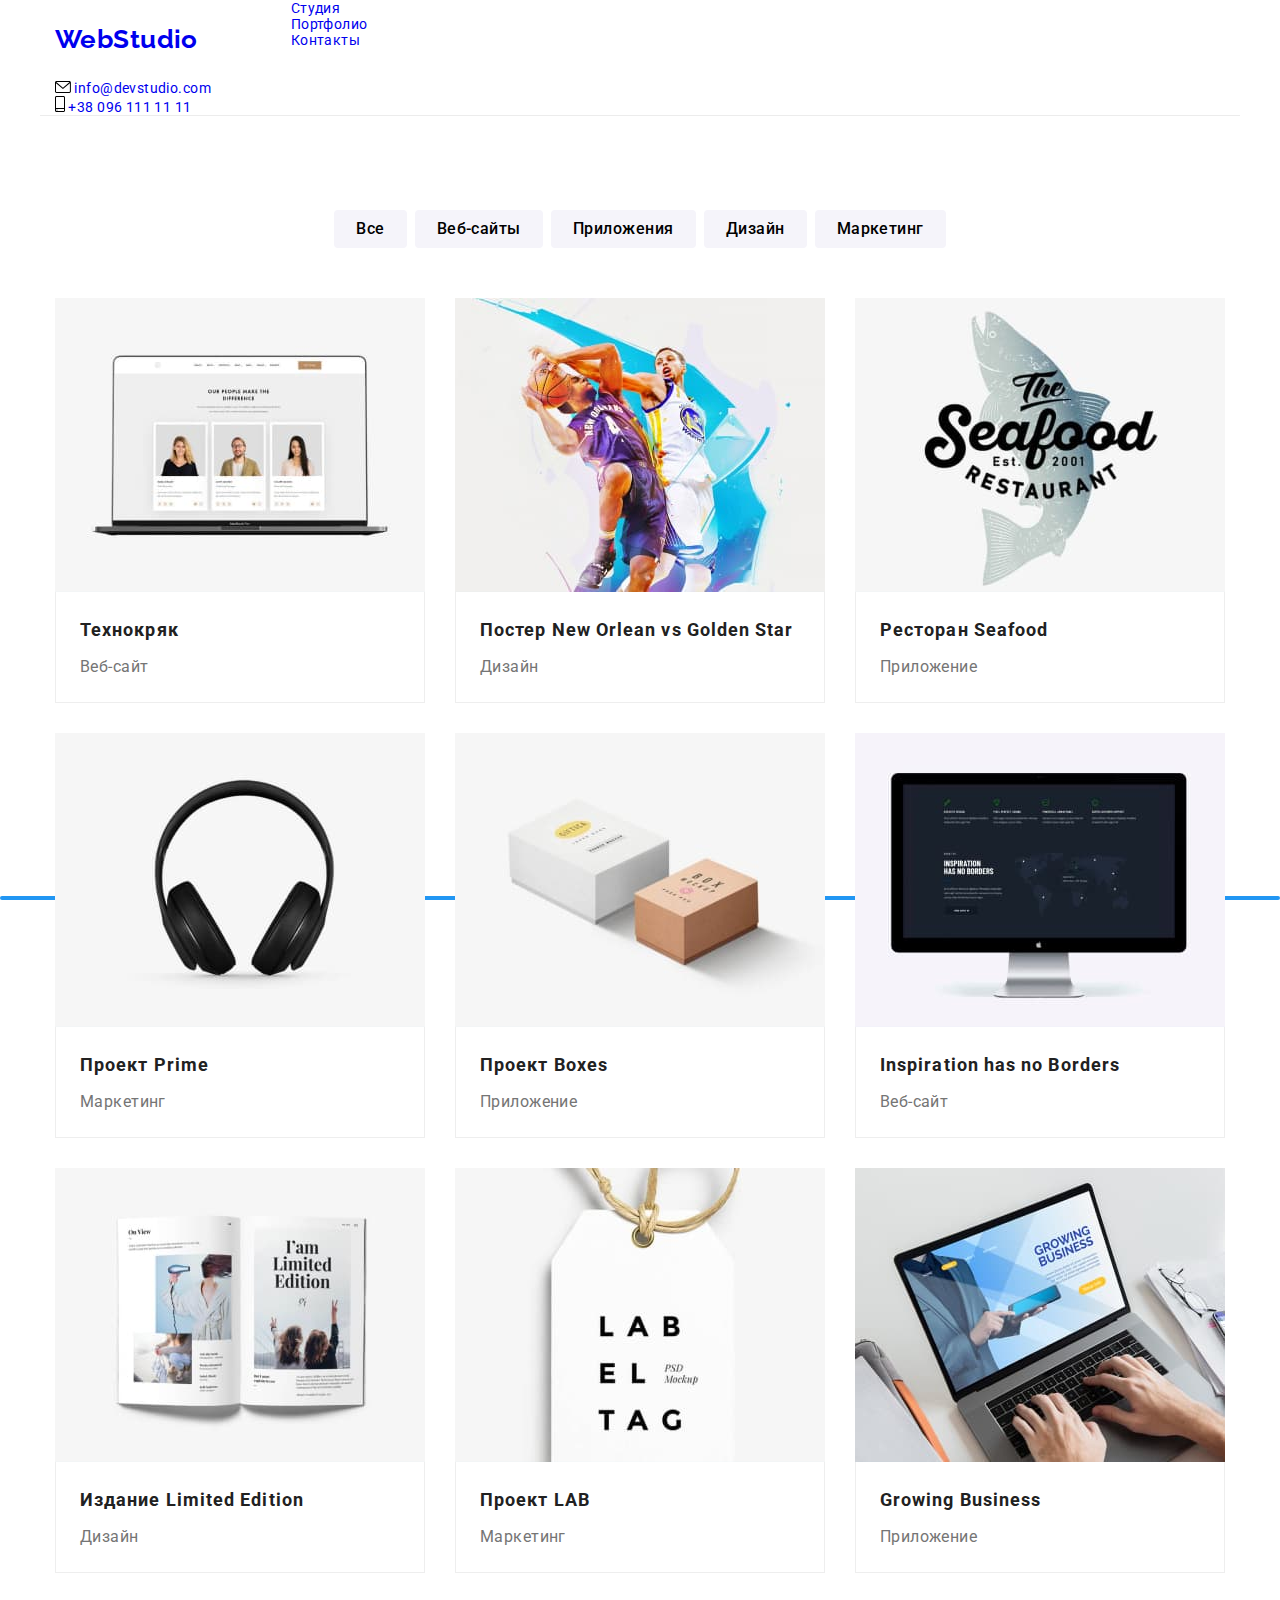
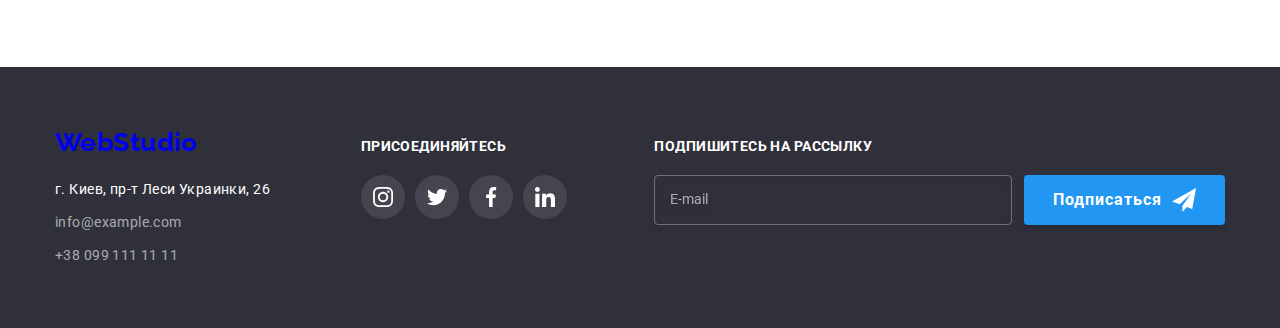
==== portfolio.html @ 0a2baaaf "BEM header, hero, features" ====
<!DOCTYPE html>
<html lang="ru">

<head>
    <meta charset="UTF-8">
    <meta http-equiv="X-UA-Compatible" content="IE=edge">
    <meta name="viewport" content="width=device-width, initial-scale=1.0">
    <title>Студия-Портфолио</title>
    <link rel="preconnect" href="https://fonts.googleapis.com">
    <link rel="preconnect" href="https://fonts.gstatic.com" crossorigin>
    <link href="https://fonts.googleapis.com/css2?family=Raleway:wght@700&family=Roboto:wght@400;500;700;900&display=swap"
        rel="stylesheet">
    <link rel="stylesheet" href="https://cdnjs.cloudflare.com/ajax/libs/modern-normalize/1.1.0/modern-normalize.min.css">
    <link rel="stylesheet" href="./css/styles.css"/>
</head>

<body>
    <header>
        <div class="container header">
            <nav class="nav"><a href="./index.html" class="logo logo-black"><span class="accent">Web</span>Studio</a>            
                <ul class="nav-list">
                    <li><a href="./index.html" class="nav-link">Студия</a> </li>
                    <li><a href="./portfolio.html" class="nav-link current">Портфолио</a> </li>
                    <li><a href="#" class="nav-link">Контакты</a> </li>
                </ul>
            </nav>
            <ul class="contact">
                <li>
                    <a href="mailto:info@devstudio.com" class="contacts-link">
                        <svg class="envelope" width="16" height="12">
                            <use href="./img/symbol-defs.svg#envelope"></use>
                        </svg>
                        info@devstudio.com</a>
                </li>
                <li>
                    <a href="tel:+380961111111" class="contacts-link">
                        <svg class="smartphone" width="10" height="16">
                            <use href="./img/symbol-defs.svg#smartphone"></use>
                        </svg>
                        +38 096 111 11 11</a>
                </li>
            </ul>  
        </div>
    </header>
    <main>
        <section class="section">
            <div class="container">
                <h1 class="visually-hidden">Наши проекты</h1>
                <!-- Фільтр -->
                <ul class="filter">
                    <li><button type="button" class="button-filter">Все</button></li>
                    <li><button type="button" class="button-filter">Веб-сайты</button></li>
                    <li><button type="button" class="button-filter">Приложения</button></li>
                    <li><button type="button" class="button-filter">Дизайн</button></li>
                    <li><button type="button" class="button-filter">Маркетинг</button></li>
                </ul>                
                <!-- Елементи фільтру -->
                <ul class="project-items">
                    <li>
                        <a href="#" class="project-link">
                            <div class="project-img">
                                <img src="./img/2-1.jpg" alt="Веб-сайт Технокряк" width="370">
                                <p class="project-overlay">
                                    Ресурс предлагает комплексные предложения с разным уровнем функционала и сервисов. Все это позволит посетителю получить исчерпывающие сведения о компании или частном лице.
                                </p>
                            </div>
                            <div class="project-link-container">
                                <h2 class="project-title">Технокряк</h2>
                                <p class="project-text">Веб-сайт</p>
                            </div>
                        </a>
                    </li>
                    <li>
                        <a href="#" class="project-link">
                            <div class="project-img">
                                <img src="./img/2-2.jpg" alt="Постер с баскетболистами" width="370">
                                <p class="project-overlay">
                                    Ресурс предлагает комплексные предложения с разным уровнем функционала и сервисов. Все это позволит посетителю получить исчерпывающие сведения о компании или частном лице.
                                </p>
                            </div>                            
                            <div class="project-link-container">
                                <h2 class="project-title">Постер New Orlean vs Golden Star</h2>
                                <p class="project-text">Дизайн</p>
                            </div>
                        </a>
                    </li>
                    <li>
                        <a href="#" class="project-link">
                            <div class="project-img">
                                <img src="./img/2-3.jpg" alt="Эмблема ресторана Seafood" width="370">
                                <p class="project-overlay">
                                    Ресурс предлагает комплексные предложения с разным уровнем функционала и сервисов. Все это позволит посетителю получить исчерпывающие сведения о компании или частном лице.
                                </p>
                            </div>                            
                            <div class="project-link-container">
                                <h2 class="project-title">Ресторан Seafood</h2>
                                <p class="project-text">Приложение</p>
                            </div>
                        </a>
                    </li>
                    <li>
                        <a href="#" class="project-link">
                            <div class="project-img">
                                <img src="./img/2-4.jpg" alt="Наушники" width="370">
                                <p class="project-overlay">
                                    Ресурс предлагает комплексные предложения с разным уровнем функционала и сервисов. Все это позволит посетителю получить исчерпывающие сведения о компании или частном лице.
                                </p>
                            </div>                            
                            <div class="project-link-container">
                                <h2 class="project-title">Проект Prime</h2>
                                <p class="project-text">Маркетинг</p>
                            </div>
                        </a>
                    </li>
                    <li>
                        <a href="#" class="project-link">
                            <div class="project-img">
                                <img src="./img/2-5.jpg" alt="Две коробки" width="370">
                                <p class="project-overlay">
                                    Ресурс предлагает комплексные предложения с разным уровнем функционала и сервисов. Все это позволит посетителю получить исчерпывающие сведения о компании или частном лице.
                                </p>
                            </div>                           
                            <div class="project-link-container">
                                <h2 class="project-title">Проект Boxes</h2>
                                <p class="project-text">Приложение</p>
                            </div>
                        </a>
                    </li>
                    <li>
                        <a href="#" class="project-link">
                            <div class="project-img">
                                <img src="./img/2-6.jpg" alt="Монитор" width="370">
                                <p class="project-overlay">
                                    Ресурс предлагает комплексные предложения с разным уровнем функционала и сервисов. Все это позволит посетителю получить исчерпывающие сведения о компании или частном лице.
                                </p>
                            </div>
                            
                            <div class="project-link-container">
                                <h2 class="project-title">Inspiration has no Borders</h2>
                                <p class="project-text">Веб-сайт</p>
                            </div>
                        </a>
                    </li>
                    <li>
                        <a href="#" class="project-link">
                            <div class="project-img">
                                <img src="./img/2-7.jpg" alt="Журнал" width="370">
                                <p class="project-overlay">
                                    Ресурс предлагает комплексные предложения с разным уровнем функционала и сервисов. Все это позволит посетителю получить исчерпывающие сведения о компании или частном лице.
                                </p>
                            </div>                            
                            <div class="project-link-container">
                                <h2 class="project-title">Издание Limited Edition</h2>
                                <p class="project-text">Дизайн</p>
                            </div>
                        </a>
                    </li>
                    <li>
                        <a href="#" class="project-link">
                            <div class="project-img">
                                <img src="./img/2-8.jpg" alt="Этикетка" width="370">
                                <p class="project-overlay">
                                    Ресурс предлагает комплексные предложения с разным уровнем функционала и сервисов. Все это позволит посетителю получить исчерпывающие сведения о компании или частном лице.
                                </p>
                            </div>                            
                            <div class="project-link-container">
                                <h2 class="project-title">Проект LAB</h2>
                                <p class="project-text">Маркетинг</p>
                            </div>
                        </a>
                    </li>
                    <li>
                        <a href="#" class="project-link">
                            <div class="project-img">
                                <img src="./img/2-9.jpg" alt="Ноутбук" width="370">
                                <p class="project-overlay">
                                    Ресурс предлагает комплексные предложения с разным уровнем функционала и сервисов. Все это позволит посетителю получить исчерпывающие сведения о компании или частном лице.
                                </p>
                            </div>                            
                            <div class="project-link-container">
                                <h2 class="project-title">Growing Business</h2>
                                <p class="project-text">Приложение</p>
                            </div>
                        </a>
                    </li>
                </ul>
            </div>
        </section>        
    </main>    
    <footer>
        <div class="container footer-box">
            <div class="footer-contacts">
                <a href="./index.html" class="logo logo-white"><span class="accent">Web</span>Studio</a>
                <address class="address">
                    <ul>
                        <li>г. Киев, пр-т Леси Украинки, 26</li>
                        <li><a href="mailto:info@example.com" class="address-link">info@example.com</a></li>
                        <li><a href="tel:+380991111111" class="address-link">+38 099 111 11 11</a></li>
                    </ul>
                </address>
            </div>
            <div class="footer-stbox">
                <strong class="social-strong">присоединяйтесь</strong>
                <ul class="footer-list">
                    <li class="footer-social">
                        <a href="#">
                            <svg class="instagram" width="20" height="20">
                                <use href="./img/symbol-defs.svg#instagram"></use>
                            </svg>
                        </a>
                    </li>
                    <li class="footer-social">
                        <a href="#">
                            <svg class="twitter" width="20" height="20">
                                <use href="./img/symbol-defs.svg#twitter"></use>
                            </svg>
                        </a>
                    </li>
                    <li class="footer-social">
                        <a href="#">
                            <svg class="facebook" width="20" height="20">
                                <use href="./img/symbol-defs.svg#facebook"></use>
                            </svg>
                        </a>
                    </li>
                    <li class="footer-social">
                        <a href="#">
                            <svg class="linkedin" width="20" height="20">
                                <use href="./img/symbol-defs.svg#linkedin"></use>
                            </svg>
                        </a>
                    </li>
                </ul>
            </div>
            <div class="subscr">
                <strong class="social-strong">Подпишитесь на рассылку</strong>
                <form class="subscr-form">
                    <label class="subscr-title">                 
                        <input class="subscr-input" type="email" name="user-email" placeholder="E-mail">
                    </label>
                    <button class="button subscr-button" type="submit">Подписаться
                        <svg class="subscr-svg" width="24" height="24">
                            <use href="./img/symbol-defs.svg#send-form"></use>
                        </svg>
                    </button>
                </form>
            </div>
        </div>
    </footer>  
</body>

</html>
---- css/styles.css ----
.visually-hidden {
  position: absolute;
  width: 1px;
  height: 1px;
  margin: -1px;
  border: 0;
  padding: 0;
  
  white-space: nowrap;
  clip-path: inset(100%);
  clip: rect(0 0 0 0);
  overflow: hidden;
}

:root {
  --primary-text-color: #212121;
  --secondary-text-color: #757575;
  --primary-white-color: #FFFFFF;
  --accent-colour: #2196F3;
  --footer-gray: rgba(255, 255, 255, 0.6);
  --main-background: #FFFFFF;
  --secondary-background: #2F303A;
  --alternative-background: #F5F4FA;
  --logo-black: #000000;

  --cubic-bezier-stand: cubic-bezier(0.4, 0, 0.2, 1);
}

ul {
  list-style: none;
  margin: 0;
  padding-left: 0;
}
h1, h2, h3, h4, h5, p {
  margin: 0;
}

a {
  text-decoration: none;
}

img {
	display: block;
	max-width: 100%;
	height: auto;
}


body {
  font-family: 'Roboto', sans-serif;
  letter-spacing: 0.03em;
  font-size: 14px;
  /* font-style: normal; */
  /* font-weight: 400; */
  color: var(--primary-text-color);
  background-color: var(--main-background);  
}

.container {
  width: 1200px;
  padding-left: 15px;
  padding-right: 15px;
  margin-left: auto;
  margin-right: auto;
}
.section {
  padding-top: 94px;
  padding-bottom: 94px;
}

/* Header-styles */

.header {
  border-bottom: 1px solid #ECECEC;
}

.header-box {
  display: flex;
  align-items: center;
}

.nav{
  display: flex;
}

.logo {
  font-family: 'Raleway',
  sans-serif;
  font-weight: 700;
  font-size: 26px;
  line-height: 1.19;

  padding-top: 24px;
  padding-bottom: 25px;
  margin-right: 93px;
}

.logo--black {
  color: var(--logo-black);
}
.logo--white {
  color: var(--primary-white-color)
}
.logo__accent {
  color: var(--accent-colour);
}

.nav__list {
  display: flex;
  align-items: center;
}
.nav__item:not(:last-child) {
  margin-right: 50px;
}

.nav__link {
  font-weight: 500;
  line-height: 1.14;
  letter-spacing: 0.02em;
  
  color: var(--primary-text-color);

  padding-top: 32px;
  padding-bottom: 32px;
  position: relative;

  transition: color 250ms var(--cubic-bezier-stand);
}

.current::after {
  content: "";
  position: absolute;
  display: inline-block;

  width: 100%;
  height: 4px;
  border-radius: 2px;
  background-color: var(--accent-colour);
  left: 0;
  bottom: 0;
}

.nav__link.current {
  color: var(--accent-colour);
}

.nav__link:hover,
.nav__link:focus,
.contacts__link:hover,
.contacts__link:focus
{
  color: var(--accent-colour);
}

.contacts {
  display: flex;
  margin-left: auto;
}
.contacts__item:not(:last-child) {
  margin-right: 50px;
}

.contacts__link {
  display: flex;
  align-items: center;

  font-weight: 500;
  line-height: 1.14;
  letter-spacing: 0.02em;

  color: var(--secondary-text-color);
  transition: color 250ms var(--cubic-bezier-stand);
}

.contacts__icon {
  margin-right: 10px;
  fill: currentColor;

  transition: color 250ms var(--cubic-bezier-stand);
}

.contacts__icon:hover {
  fill: var(--accent-colour);
}

/* HERO */

.hero {
  text-align: center;
  padding: 200px 0;
  background-color: var(--secondary-background);
}
.overlay {
  height: 600px;
  max-width: 1600px;
  margin-left: auto;
  margin-right: auto;

  background-size: cover;
  background-repeat: no-repeat;
  background-position: center;

  background-image: linear-gradient(to right, rgba(47, 48, 58, 0.4),
  rgba(47, 48, 58, 0.4)  
  ), url(../img/Img-bg.jpg)
}

.hero__title {
  width: 700px;
  margin-left: auto;
  margin-right: auto;
  margin-bottom: 30px;

  font-weight: 900;
  font-size: 44px;
  line-height: 1.36;
  text-align: center;
  letter-spacing: 0.06em;
  text-transform: uppercase;

  color: var(--primary-white-color);
}

.button {
  font-weight: 700;
  font-size: 16px;
  line-height: 1.88;
  letter-spacing: 0.06em;

  border: 0;
  border-radius: 4px;
  display: inline-block;
  
  color: var(--primary-white-color);
  background-color: var(--accent-colour);
  box-shadow: 0px 4px 4px rgba(0, 0, 0, 0.15);

  cursor: pointer;
  font-family: inherit;
  font-style: inherit;

  transition: background-color 250ms var(--cubic-bezier-stand);
}

.hero__button {
  padding: 10px 32px;
}

.hero__button:hover {
  background-color: #188CE8;
}

/* Наші особливості */

.feature__list {
  display: flex;
}

.feature__item:not(:last-child) {
  margin-right: 30px;
}
.feature__item {width: 270px;}

.feature__title {
  font-size: 14px;
  line-height: 1.14;
  text-transform: uppercase;
  margin-bottom: 10px;
}

.feature__text {
  line-height: 1.71;

  color: var(--secondary-text-color);
}

.feature__box {
  width: 270px;
  height: 120px;
  background-color: var(--alternative-background);
  border-radius: 4px;

  display: flex;
  justify-content: center;
  align-items: center;
  margin-bottom: 30px;
}

/* чим ми займаємось */

.secondary-title {
  font-size: 36px;
  line-height: 1.17;
  text-align: center;
  margin-bottom: 50px;
}

.works {
  padding-top: 0;
}
.works__list {
  display: flex;
  justify-content: space-between;
}

.works__item {
  position: relative;
}

.work__description {
  position: absolute;
  left: 0;
  bottom: 0;

  display: flex;
  justify-content: center;
  align-items: center;
  width: 100%;
  height: 70px;

  color: var(--primary-white-color);
  background-color: rgba(47, 48, 58, 0.8);
  text-transform: uppercase;
  font-weight: 700;
}







/* наша команда */

.team {
  font-size: 16px;
  line-height: 1.19;

  background-color: var(--alternative-background);
}

.team__list {
  display: flex;
  justify-content: space-between;
}

.team-link {
  background-color: var(--main-background);
  text-align: center;

  box-shadow: 0px 1px 3px rgba(0, 0, 0, 0.12), 0px 1px 1px rgba(0, 0, 0, 0.14), 0px 2px 1px rgba(0, 0, 0, 0.2);
    border-radius: 0px 0px 4px 4px;
}

.team-link> img {
  margin-bottom: 30px;
}

.team-title {
  font-weight: 500;
  margin-bottom: 10px;
  font-size: 16px;
}

.team-text {
  color: var(--secondary-text-color);
  margin-bottom: 16px;
}

.team-link > ul {
  display: flex;
  margin-right: 32px;
  margin-left: 32px;
  margin-bottom: 30px;

}

.team-social {
  width: 44px;
  height: 44px;
}

.team-social:not(:last-child) {
  margin-right: 10px;
}

.team-social a {
  display: flex;
  align-items: center;
  justify-content: center;

  fill: #AFB1B8;

  width: 100%;
  height: 100%;
  border-radius: 50%;

  transition: background-color 250ms var(--cubic-bezier-stand), fill 250ms var(--cubic-bezier-stand); 
}

.team-social a:hover,
.team-social a:focus {
  fill: var(--main-background);
  background-color: var(--accent-colour);
}

/* постійні клієнти */

.clients-list {
  fill: #AFB1B8;
  display: flex;
  justify-content: space-between;
}

.clients-item {
  width: 170px;
  height: 92px;
}
.clients-item > a {
  width: 100%;
  height: 100%;

  border: 1px solid #AFB1B8;
  border-radius: 4px;

  display: flex;
  justify-content: center;
  align-items: center;  

  transition: border 250ms var(--cubic-bezier-stand), fill 250ms var(--cubic-bezier-stand);
}

.clients-item > a:hover,
.clients-item > a:focus {
  fill: var(--accent-colour);
  border: 1px solid var(--accent-colour);
}


/* footer */
footer {
  background-color: var(--secondary-background);
  padding: 60px 0;
}

.footer-box {
  display: flex;
  align-items: baseline;
  justify-content: space-between;
}
.footer-contacts {
  margin-right: 70px;
}

.address {
  line-height: 1.71;
  font-style: normal;
  margin-top: 20px;

  color: var(--primary-white-color);
}
.address > ul {
  display: inline-block;
}

.address-link {
  color: var(--footer-gray);
  margin-top: 9px;
  display: inline-block;

  transition: color 250ms var(--cubic-bezier-stand);
}
.address-link:hover,
.address-link:focus {
  color: var(--accent-colour);
}

.footer-stbox {
  margin-right: auto;
}

.social-strong {
  line-height: 1.14;
  text-transform: uppercase;
  color: var(--primary-white-color);
}

.footer-list{
  display: flex;
  margin-top: 20px;
}

.footer-social {
  width: 44px;
  height: 44px;
  fill: var(--primary-white-color);
}

.footer-social:not(:last-child) {
  margin-right: 10px;
}

.footer-social a {
  display: flex;
  align-items: center;
  justify-content: center;

  width: 100%;
  height: 100%;
  border-radius: 50%;

  background-color: rgba(255, 255, 255, 0.1);

  transition: background-color 250ms var(--cubic-bezier-stand);
}

.footer-social a:hover,
.footer-social a:focus {
  background-color: var(--accent-colour);
}

/* subscription form */

.subscr-form {
  display: flex;
  justify-content: flex-end;
  align-items: flex-end;
}
.subscr-input {
  width: 358px;

  padding: 15px;
  margin-right: 12px;
  line-height: 1.25;
  color: var(--primary-white-color);

  border: 1px solid rgba(255, 255, 255, 0.3);
  border-radius: 4px;
  filter: drop-shadow(0px 4px 4px rgba(0, 0, 0, 0.15));

  background-color: transparent;
  margin-top: 20px;
}

.subscr-input::placeholder {
  color: rgba(255, 255, 255, 0.6);
}

.subscr-button {
  padding: 10px 29px;

  display: flex;
  justify-content: center;
  align-items: center;
}
.subscr-button:hover {
  background-color: #188CE8;
}

.subscr-svg {
  margin-left: 10px;
}

.span-strong {
  line-height: 1.14;
  text-transform: uppercase;
  color: var(--primary-white-color);
}

/* Модальне вікно */

.backdrop {
  position: fixed;
  top: 0;
  left: 0;
  width: 100%;
  height: 100%;
  /* width: 100vw;
  height: 100vw; */
  background-color: rgba(0, 0, 0, 0.2);

  opacity: 1;  
  transition: opacity 250ms linear;
  }

.backdrop.is-hidden {
  opacity: 0;
  pointer-events: none;
  /* visibility: visible; */
  visibility: hidden;
} 

.backdrop.is-hidden .modal {
  transform: translate(-50%, -50%) scale(0.5);
}

.modal {
  position: absolute;
  top: 50%;
  left: 50%;
  width: 528px;
  min-height: 581px;
  padding: 40px;

  background-color: #FFFFFF;
  box-shadow: 0px 1px 3px rgba(0, 0, 0, 0.12), 0px 1px 1px rgba(0, 0, 0, 0.14), 0px 2px 1px rgba(0, 0, 0, 0.2);
  border-radius: 4px; 

  transform: translate(-50%, -50%) scale(1);

  transition: transform 250ms cubic-bezier(.23,.79,.83,.67);
}

.modal-button-close {
  position: absolute;
  top: 8px;
  right: 8px;

  display: flex;
  justify-content:center;
  align-items: center;

  cursor: pointer;
  padding: 0;
  width: 30px;
  height: 30px;

  border: 1px solid rgba(0, 0, 0, 0.1);
  border-radius: 50%;

  background-color: var(--main-background);
  fill: var(--logo-black);

  transition: fill 250ms var(--cubic-bezier-stand);
}

.modal-button-close:hover,
.modal-button-close:focus {
  fill: var(--accent-colour);
}

.modal-title {
  text-align: center;
  font-size: 20px;
  font-weight: 700;
  margin-bottom: 12px;
  }

.modal-label {
  display: block;
  position: relative;
  /* margin-top: 40px; */
  margin-bottom: 10px;

  font-size: 12px;
  line-height: 1.17;
  letter-spacing: 0.01em;
  color: var(--secondary-text-color);
}

.modal-input:focus + .modal-svg,
.modal-input:hover + .modal-svg {
  fill: var(--accent-colour);
}

.modal-input {
  margin-top: 4px;

  font-style: inherit;
  padding: 11px 11px 11px 42px;
  border: 1px solid rgba(33, 33, 33, 0.2);
  border-radius: 4px;
  width: 100%;

  color: var(--primary-text-color);

  transition: border-color 250ms var(--cubic-bezier-stand);
}
.modal-svg {
  position: absolute;
  left: 12px;
  bottom: 11px;
  transition: fill 250ms var(--cubic-bezier-stand);
}

.modal-coment {
  margin-bottom: 20px;
}

.textarea-coment {
  padding: 12px 16px;
  font-style: inherit;
  border: 1px solid rgba(33, 33, 33, 0.2);
  border-radius: 4px;
  width: 100%;
  height: 120px;
  resize: none;

  color: var(--primary-text-color);
  transition: border-color 250ms var(--cubic-bezier-stand);
}
.textarea-coment::placeholder {
  color: rgba(117, 117, 117, 0.5);
}

.modal-input:hover,
.modal-input:focus {
  border-color: var(--accent-colour)
}

.checkbox {
  display: flex;
  justify-content: center;
  align-items: center;
  line-height: 1.71;
  color: var(--secondary-text-color);
}

.checkbox-input {
  /* appearance: none;
  position: absolute; */
  left: 54px;

  position: absolute;
  width: 1px;
  height: 1px;
  margin: -1px;
  border: 0;
  padding: 0;
  
  white-space: nowrap;
  clip-path: inset(100%);
  clip: rect(0 0 0 0);
  overflow: hidden;
}

.checkbox-svg {
  position: absolute;
  left: 54px;
  width: 16px;
  height: 15px;
  background-image: url(../img/uncheck.svg);
}

.checkbox-input:checked + .checkbox-svg {
  background-image: url(../img/check.svg);
  opacity: 1;
}
.checkbox-input:focus-visible + .checkbox-svg {
  background-image: url(../img/uncheck-blue.svg);
}
.checkbox-input:checked:focus-visible + .checkbox-svg {
  background-image: url(../img/check.svg);
}

.checkbox-link {
  text-decoration: underline;
  color: var(--accent-colour);
}
.checkbox-text {
  margin-left: 23px;
}

.button-modal {
  display: block;
  padding: 10px 55px;
  margin-left: auto;
  margin-right: auto;
  margin-top: 30px;
}
.button-modal:hover {
  background-color: #188CE8;
}


/* portfolio */
/* Фільтр */

.filter {
  display: flex;
  justify-content: center;
  margin-bottom: 50px;
}

.filter> li:not(:last-child) {
  margin-right: 8px;
}

.button-filter {
  font-weight: 500;
  font-size: 16px;
  line-height: 1.62;
  text-align: center;
  letter-spacing: 0.03em;

  background: var(--alternative-background);
  border: 0;
  border-radius: 4px;
  padding: 6px 22px;
  display: inline-block;

  cursor: pointer;
  font-family: inherit;
  font-style: inherit;

  transition: box-shadow 250ms var(--cubic-bezier-stand), background-color 250ms var(--cubic-bezier-stand), color 250ms var(--cubic-bezier-stand);
}
.button-filter:hover,
.button-filter:focus {
  color: var(--main-background);
  background-color: var(--accent-colour);

  box-shadow: 0px 2px 2px 0px #0000001F;
  box-shadow: 0px 1px 2px 0px #00000014;
  box-shadow: 0px 3px 1px 0px #0000001A;
}
/* < !-- Елементи фільтру --> */

.project-items {
  display: flex;
  flex-wrap: wrap;
  /* justify-content: space-between; */
}

.project-items> li {
  margin-right: 30px;
  margin-bottom: 30px;
  width: calc((100% - 60px) / 3);
  /* gap: 30px; */
}

.project-link {
  display: block;
  transition: box-shadow 250ms var(--cubic-bezier-stand);
}

.project-link:hover,
.project-link:focus {
  box-shadow: 0px 4px 4px 0px #00000040;
  ;
}

.project-items> li:nth-child(3n) {
  margin-right: 0px;
}
.project-items> li:nth-last-child(-n+3) {
  margin-bottom: 0px;
}

.project-link-container {
  border-left: 1px solid #EEEEEE;
  border-bottom: 1px solid #EEEEEE;
  border-right: 1px solid #EEEEEE;

  padding: 20px 24px;
}

.project-title {
  font-size: 18px;
  line-height: 2.00;
  letter-spacing: 0.06em;
  color: var(--primary-text-color);
}

.project-text {
  margin-top: 4px;

  font-size: 16px;
  line-height: 1.88;
  color: var(--secondary-text-color);
}

.project-img {
  position: relative;
  overflow: hidden;
}

.project-overlay {
  position: absolute;
  bottom: 0;
  left: 0;
  width: 100%;
  height: 100%;

  transform: translateY(100%);
  transition: transform 250ms var(--cubic-bezier-stand);
  
  padding: 63px 24px;

  font-size: 18px;
  line-height: 1.56;
  color: var(--primary-white-color);
}

/* Текс і фон окремі при ховері */
/* .project-overlay {
  opacity: 0;
  transition: opacity 500ms cubic-bezier(0.4, 0, 0.2, 1);}
.project-link:hover .project-overlay {
  opacity: 1;
} */

.project-link:hover .project-overlay {
  transform: translateY(0);
}

.project-img::before {
  content: '';
  position: absolute;

  transform: translateY(100%);
  transition: transform 250ms var(--cubic-bezier-stand);

  bottom: 0;
  left: 0;
  width: 100%;
  height: 100%;

  background-color: rgba(33, 150, 243, 0.9);
}

.project-link:hover .project-img::before {
  transform: translateY(0);
}
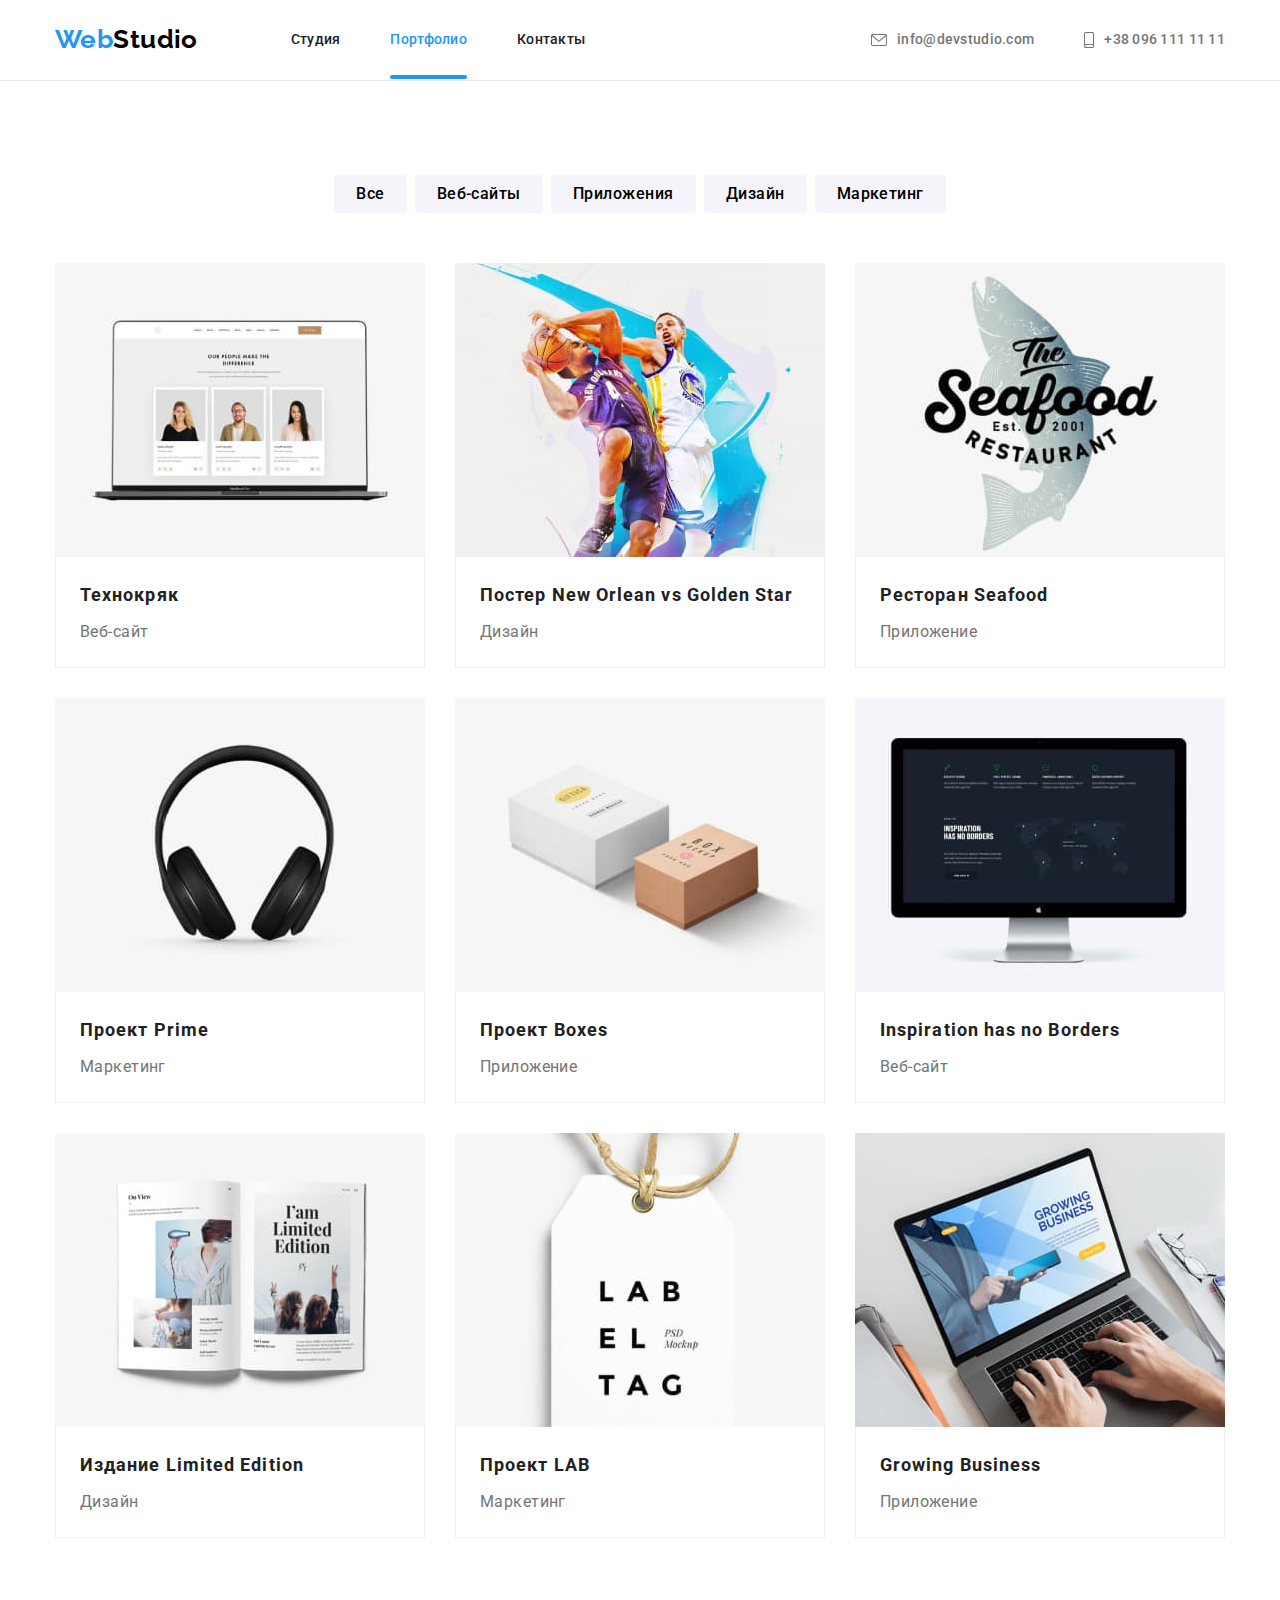
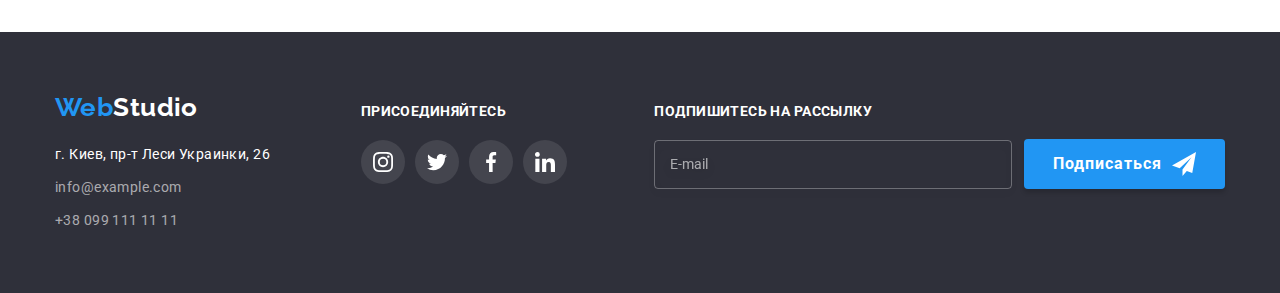
==== commit 74a45b05: "index to BEM" ====
--- a/portfolio.html
+++ b/portfolio.html
@@ -1,6 +1,5 @@
 <!DOCTYPE html>
 <html lang="ru">
-
 <head>
     <meta charset="UTF-8">
     <meta http-equiv="X-UA-Compatible" content="IE=edge">
@@ -13,33 +12,33 @@
     <link rel="stylesheet" href="https://cdnjs.cloudflare.com/ajax/libs/modern-normalize/1.1.0/modern-normalize.min.css">
     <link rel="stylesheet" href="./css/styles.css"/>
 </head>
-
 <body>
-    <header>
-        <div class="container header">
-            <nav class="nav"><a href="./index.html" class="logo logo-black"><span class="accent">Web</span>Studio</a>            
-                <ul class="nav-list">
-                    <li><a href="./index.html" class="nav-link">Студия</a> </li>
-                    <li><a href="./portfolio.html" class="nav-link current">Портфолио</a> </li>
-                    <li><a href="#" class="nav-link">Контакты</a> </li>
+    <header class="header">
+        <div class="container header-box">
+            <nav class="nav">
+                <a href="./index.html" class="logo logo--black"><span class="logo__accent">Web</span>Studio</a>
+                <ul class="nav__list">
+                    <li class="nav__item"><a href="./index.html" class="nav__link">Студия</a> </li>
+                    <li class="nav__item"><a href="./portfolio.html" class="nav__link current">Портфолио</a> </li>
+                    <li class="nav__item"><a href="#" class="nav__link">Контакты</a> </li>
                 </ul>
             </nav>
-            <ul class="contact">
-                <li>
-                    <a href="mailto:info@devstudio.com" class="contacts-link">
-                        <svg class="envelope" width="16" height="12">
+            <ul class="contacts">
+                <li class="contacts__item">
+                    <a href="mailto:info@devstudio.com" class="contacts__link">
+                        <svg class="contacts__icon" width="16" height="12">
                             <use href="./img/symbol-defs.svg#envelope"></use>
                         </svg>
                         info@devstudio.com</a>
                 </li>
-                <li>
-                    <a href="tel:+380961111111" class="contacts-link">
-                        <svg class="smartphone" width="10" height="16">
+                <li class="contacts__item">
+                    <a href="tel:+380961111111" class="contacts__link">
+                        <svg class="contacts__icon" width="10" height="16">
                             <use href="./img/symbol-defs.svg#smartphone"></use>
                         </svg>
                         +38 096 111 11 11</a>
                 </li>
-            </ul>  
+            </ul>
         </div>
     </header>
     <main>
@@ -187,66 +186,66 @@
             </div>
         </section>        
     </main>    
-    <footer>
-        <div class="container footer-box">
-            <div class="footer-contacts">
-                <a href="./index.html" class="logo logo-white"><span class="accent">Web</span>Studio</a>
+    <footer class="footer">
+        <div class="container footer__box">
+            <div class="footer__contacts">
+                <a href="./index.html" class="logo logo--white"><span class="logo__accent">Web</span>Studio</a>
                 <address class="address">
                     <ul>
                         <li>г. Киев, пр-т Леси Украинки, 26</li>
-                        <li><a href="mailto:info@example.com" class="address-link">info@example.com</a></li>
-                        <li><a href="tel:+380991111111" class="address-link">+38 099 111 11 11</a></li>
+                        <li><a href="mailto:info@example.com" class="address__link">info@example.com</a></li>
+                        <li><a href="tel:+380991111111" class="address__link">+38 099 111 11 11</a></li>
                     </ul>
                 </address>
             </div>
-            <div class="footer-stbox">
-                <strong class="social-strong">присоединяйтесь</strong>
-                <ul class="footer-list">
-                    <li class="footer-social">
-                        <a href="#">
-                            <svg class="instagram" width="20" height="20">
+            <div class="footer__soc-box">
+                <strong class="footer__strong">присоединяйтесь</strong>
+                <ul class="social-links footer-social">
+                    <li class="social-links__item footer-social__item">
+                        <a href="#" class="footer-social__link social-links__link">
+                            <svg width="20" height="20">
                                 <use href="./img/symbol-defs.svg#instagram"></use>
                             </svg>
                         </a>
                     </li>
-                    <li class="footer-social">
-                        <a href="#">
-                            <svg class="twitter" width="20" height="20">
+                    <li class="social-links__item footer-social__item">
+                        <a href="#" class="footer-social__link social-links__link">
+                            <svg width="20" height="20">
                                 <use href="./img/symbol-defs.svg#twitter"></use>
                             </svg>
                         </a>
                     </li>
-                    <li class="footer-social">
-                        <a href="#">
-                            <svg class="facebook" width="20" height="20">
+                    <li class="social-links__item footer-social__item">
+                        <a href="#" class="footer-social__link social-links__link">
+                            <svg width="20" height="20">
                                 <use href="./img/symbol-defs.svg#facebook"></use>
                             </svg>
                         </a>
                     </li>
-                    <li class="footer-social">
-                        <a href="#">
-                            <svg class="linkedin" width="20" height="20">
+                    <li class="social-links__item footer-social__item">
+                        <a href="#" class="footer-social__link social-links__link">
+                            <svg width="20" height="20">
                                 <use href="./img/symbol-defs.svg#linkedin"></use>
                             </svg>
                         </a>
                     </li>
                 </ul>
             </div>
-            <div class="subscr">
-                <strong class="social-strong">Подпишитесь на рассылку</strong>
+            <div class="footer__subscr">
+                <strong class="footer__strong">Подпишитесь на рассылку</strong>
                 <form class="subscr-form">
-                    <label class="subscr-title">                 
-                        <input class="subscr-input" type="email" name="user-email" placeholder="E-mail">
+                    <label>
+                        <input class="subscr-form__input" type="email" name="user-email" placeholder="E-mail">
                     </label>
-                    <button class="button subscr-button" type="submit">Подписаться
-                        <svg class="subscr-svg" width="24" height="24">
+                    <button class="button subscr-form__button" type="submit">Подписаться
+                        <svg class="subscr-form__svg" width="24" height="24">
                             <use href="./img/symbol-defs.svg#send-form"></use>
                         </svg>
                     </button>
                 </form>
             </div>
         </div>
-    </footer>  
+    </footer>
 </body>
 
 </html>--- a/css/styles.css
+++ b/css/styles.css
@@ -26,6 +26,27 @@
   --cubic-bezier-stand: cubic-bezier(0.4, 0, 0.2, 1);
 }
 
+
+/* Статична зміння
+
+%centeredFlex {
+  display: flex;
+  align-items: center;
+  justify-content: center;
+}
+дів {
+  @extend centeredFlex;
+} */
+
+/* Динамічна змінна
+
+@mixin centeredFlex($type: flex) {
+  display: $type;
+  align-items: center;
+  justify-content: center;
+}
+@include centeredFlex; */
+
 ul {
   list-style: none;
   margin: 0;
@@ -344,7 +365,9 @@
   justify-content: space-between;
 }
 
-.team-link {
+/* team-card */
+
+.team-card {
   background-color: var(--main-background);
   text-align: center;
 
@@ -352,73 +375,81 @@
     border-radius: 0px 0px 4px 4px;
 }
 
-.team-link> img {
+.team-card__img {
   margin-bottom: 30px;
 }
 
-.team-title {
+.team-card__title {
   font-weight: 500;
   margin-bottom: 10px;
   font-size: 16px;
 }
 
-.team-text {
+.team-card__text {
   color: var(--secondary-text-color);
   margin-bottom: 16px;
 }
 
-.team-link > ul {
-  display: flex;
+/* social-links */
+
+.social-links {
+  display: flex;
+}
+
+.social-links__item {
+  width: 44px;
+  height: 44px;
+}
+
+.social-links__item:not(:last-child) {
+  margin-right: 10px;
+}
+
+.social-links__link {
+  display: flex;
+  align-items: center;
+  justify-content: center;
+
+  width: 100%;
+  height: 100%;
+  border-radius: 50%;
+}
+
+/* team__social */
+
+.team__social-links {
   margin-right: 32px;
   margin-left: 32px;
   margin-bottom: 30px;
-
-}
-
-.team-social {
-  width: 44px;
-  height: 44px;
-}
-
-.team-social:not(:last-child) {
-  margin-right: 10px;
-}
-
-.team-social a {
-  display: flex;
-  align-items: center;
-  justify-content: center;
-
+}
+
+.team__social-link {
   fill: #AFB1B8;
 
+  transition: background-color 250ms var(--cubic-bezier-stand), fill 250ms var(--cubic-bezier-stand);
+}
+
+.team__social-link:hover,
+.team__social-link:focus {
+  fill: var(--main-background);
+  background-color: var(--accent-colour);
+}
+
+/* постійні клієнти */
+
+.clients {
+  fill: #AFB1B8;
+  display: flex;
+  justify-content: space-between;
+}
+
+.clients__item {
+  width: 170px;
+  height: 92px;
+}
+.clients__link {
   width: 100%;
   height: 100%;
-  border-radius: 50%;
-
-  transition: background-color 250ms var(--cubic-bezier-stand), fill 250ms var(--cubic-bezier-stand); 
-}
-
-.team-social a:hover,
-.team-social a:focus {
-  fill: var(--main-background);
-  background-color: var(--accent-colour);
-}
-
-/* постійні клієнти */
-
-.clients-list {
-  fill: #AFB1B8;
-  display: flex;
-  justify-content: space-between;
-}
-
-.clients-item {
-  width: 170px;
-  height: 92px;
-}
-.clients-item > a {
-  width: 100%;
-  height: 100%;
 
   border: 1px solid #AFB1B8;
   border-radius: 4px;
@@ -430,25 +461,27 @@
   transition: border 250ms var(--cubic-bezier-stand), fill 250ms var(--cubic-bezier-stand);
 }
 
-.clients-item > a:hover,
-.clients-item > a:focus {
+.clients__link:hover,
+.clients__link:focus {
   fill: var(--accent-colour);
   border: 1px solid var(--accent-colour);
 }
 
 
 /* footer */
-footer {
+
+.footer {
   background-color: var(--secondary-background);
   padding: 60px 0;
 }
 
-.footer-box {
+.footer__box {
   display: flex;
   align-items: baseline;
   justify-content: space-between;
 }
-.footer-contacts {
+
+.footer__contacts {
   margin-right: 70px;
 }
 
@@ -459,63 +492,51 @@
 
   color: var(--primary-white-color);
 }
-.address > ul {
+/* .address > ul {
   display: inline-block;
-}
-
-.address-link {
+} */
+
+.address__link {
   color: var(--footer-gray);
   margin-top: 9px;
   display: inline-block;
 
   transition: color 250ms var(--cubic-bezier-stand);
 }
-.address-link:hover,
-.address-link:focus {
+.address__link:hover,
+.address__link:focus {
   color: var(--accent-colour);
 }
 
-.footer-stbox {
+
+/* footer__soc-box */
+
+.footer__soc-box {
   margin-right: auto;
 }
 
-.social-strong {
+.footer__strong {
   line-height: 1.14;
   text-transform: uppercase;
   color: var(--primary-white-color);
 }
 
-.footer-list{
-  display: flex;
+.footer-social {
   margin-top: 20px;
 }
 
-.footer-social {
-  width: 44px;
-  height: 44px;
+.footer-social__item {
   fill: var(--primary-white-color);
 }
 
-.footer-social:not(:last-child) {
-  margin-right: 10px;
-}
-
-.footer-social a {
-  display: flex;
-  align-items: center;
-  justify-content: center;
-
-  width: 100%;
-  height: 100%;
-  border-radius: 50%;
-
+.footer-social__link {
   background-color: rgba(255, 255, 255, 0.1);
 
   transition: background-color 250ms var(--cubic-bezier-stand);
 }
 
-.footer-social a:hover,
-.footer-social a:focus {
+.footer-social__link:hover,
+.footer-social__link:focus {
   background-color: var(--accent-colour);
 }
 
@@ -526,7 +547,7 @@
   justify-content: flex-end;
   align-items: flex-end;
 }
-.subscr-input {
+.subscr-form__input {
   width: 358px;
 
   padding: 15px;
@@ -542,33 +563,28 @@
   margin-top: 20px;
 }
 
-.subscr-input::placeholder {
+.subscr-form__input::placeholder {
   color: rgba(255, 255, 255, 0.6);
 }
 
-.subscr-button {
+.subscr-form__button {
   padding: 10px 29px;
 
   display: flex;
   justify-content: center;
   align-items: center;
 }
-.subscr-button:hover {
+.subscr-form__button:hover {
   background-color: #188CE8;
 }
 
-.subscr-svg {
+.subscr-form__svg {
   margin-left: 10px;
 }
 
-.span-strong {
-  line-height: 1.14;
-  text-transform: uppercase;
-  color: var(--primary-white-color);
-}
-
 /* Модальне вікно */
 
+/* backdrop */
 .backdrop {
   position: fixed;
   top: 0;
@@ -611,7 +627,7 @@
   transition: transform 250ms cubic-bezier(.23,.79,.83,.67);
 }
 
-.modal-button-close {
+.modal__button-close {
   position: absolute;
   top: 8px;
   right: 8px;
@@ -634,19 +650,21 @@
   transition: fill 250ms var(--cubic-bezier-stand);
 }
 
-.modal-button-close:hover,
-.modal-button-close:focus {
+.modal__button-close:hover,
+.modal__button-close:focus {
   fill: var(--accent-colour);
 }
 
-.modal-title {
+.modal__title {
   text-align: center;
   font-size: 20px;
   font-weight: 700;
   margin-bottom: 12px;
   }
 
-.modal-label {
+/* client-form */
+
+.client-form__label {
   display: block;
   position: relative;
   /* margin-top: 40px; */
@@ -658,12 +676,7 @@
   color: var(--secondary-text-color);
 }
 
-.modal-input:focus + .modal-svg,
-.modal-input:hover + .modal-svg {
-  fill: var(--accent-colour);
-}
-
-.modal-input {
+.client-form__input {
   margin-top: 4px;
 
   font-style: inherit;
@@ -676,18 +689,30 @@
 
   transition: border-color 250ms var(--cubic-bezier-stand);
 }
-.modal-svg {
+
+.client-form__input:hover,
+.client-form__input:focus {
+  border-color: var(--accent-colour)
+}
+
+.client-form__input:focus+.client-form__svg,
+.client-form__input:hover+.client-form__svg {
+  fill: var(--accent-colour);
+}
+
+.client-form__svg {
   position: absolute;
   left: 12px;
   bottom: 11px;
   transition: fill 250ms var(--cubic-bezier-stand);
 }
 
+/* modal-coment */
 .modal-coment {
   margin-bottom: 20px;
 }
 
-.textarea-coment {
+.modal-coment__textarea {
   padding: 12px 16px;
   font-style: inherit;
   border: 1px solid rgba(33, 33, 33, 0.2);
@@ -699,15 +724,11 @@
   color: var(--primary-text-color);
   transition: border-color 250ms var(--cubic-bezier-stand);
 }
-.textarea-coment::placeholder {
+.modal-coment__textarea::placeholder {
   color: rgba(117, 117, 117, 0.5);
 }
 
-.modal-input:hover,
-.modal-input:focus {
-  border-color: var(--accent-colour)
-}
-
+/* checkbox */
 .checkbox {
   display: flex;
   justify-content: center;
@@ -716,7 +737,7 @@
   color: var(--secondary-text-color);
 }
 
-.checkbox-input {
+.checkbox__input {
   /* appearance: none;
   position: absolute; */
   left: 54px;
@@ -734,7 +755,7 @@
   overflow: hidden;
 }
 
-.checkbox-svg {
+.checkbox__svg {
   position: absolute;
   left: 54px;
   width: 16px;
@@ -742,23 +763,24 @@
   background-image: url(../img/uncheck.svg);
 }
 
-.checkbox-input:checked + .checkbox-svg {
+.checkbox__input:checked + .checkbox__svg {
   background-image: url(../img/check.svg);
   opacity: 1;
 }
-.checkbox-input:focus-visible + .checkbox-svg {
+.checkbox__input:focus-visible + .checkbox__svg {
   background-image: url(../img/uncheck-blue.svg);
 }
-.checkbox-input:checked:focus-visible + .checkbox-svg {
+.checkbox__input:checked:focus-visible + .checkbox__svg {
   background-image: url(../img/check.svg);
 }
 
-.checkbox-link {
+.checkbox__text {
+  margin-left: 23px;
+}
+
+.checkbox__link {
   text-decoration: underline;
   color: var(--accent-colour);
-}
-.checkbox-text {
-  margin-left: 23px;
 }
 
 .button-modal {
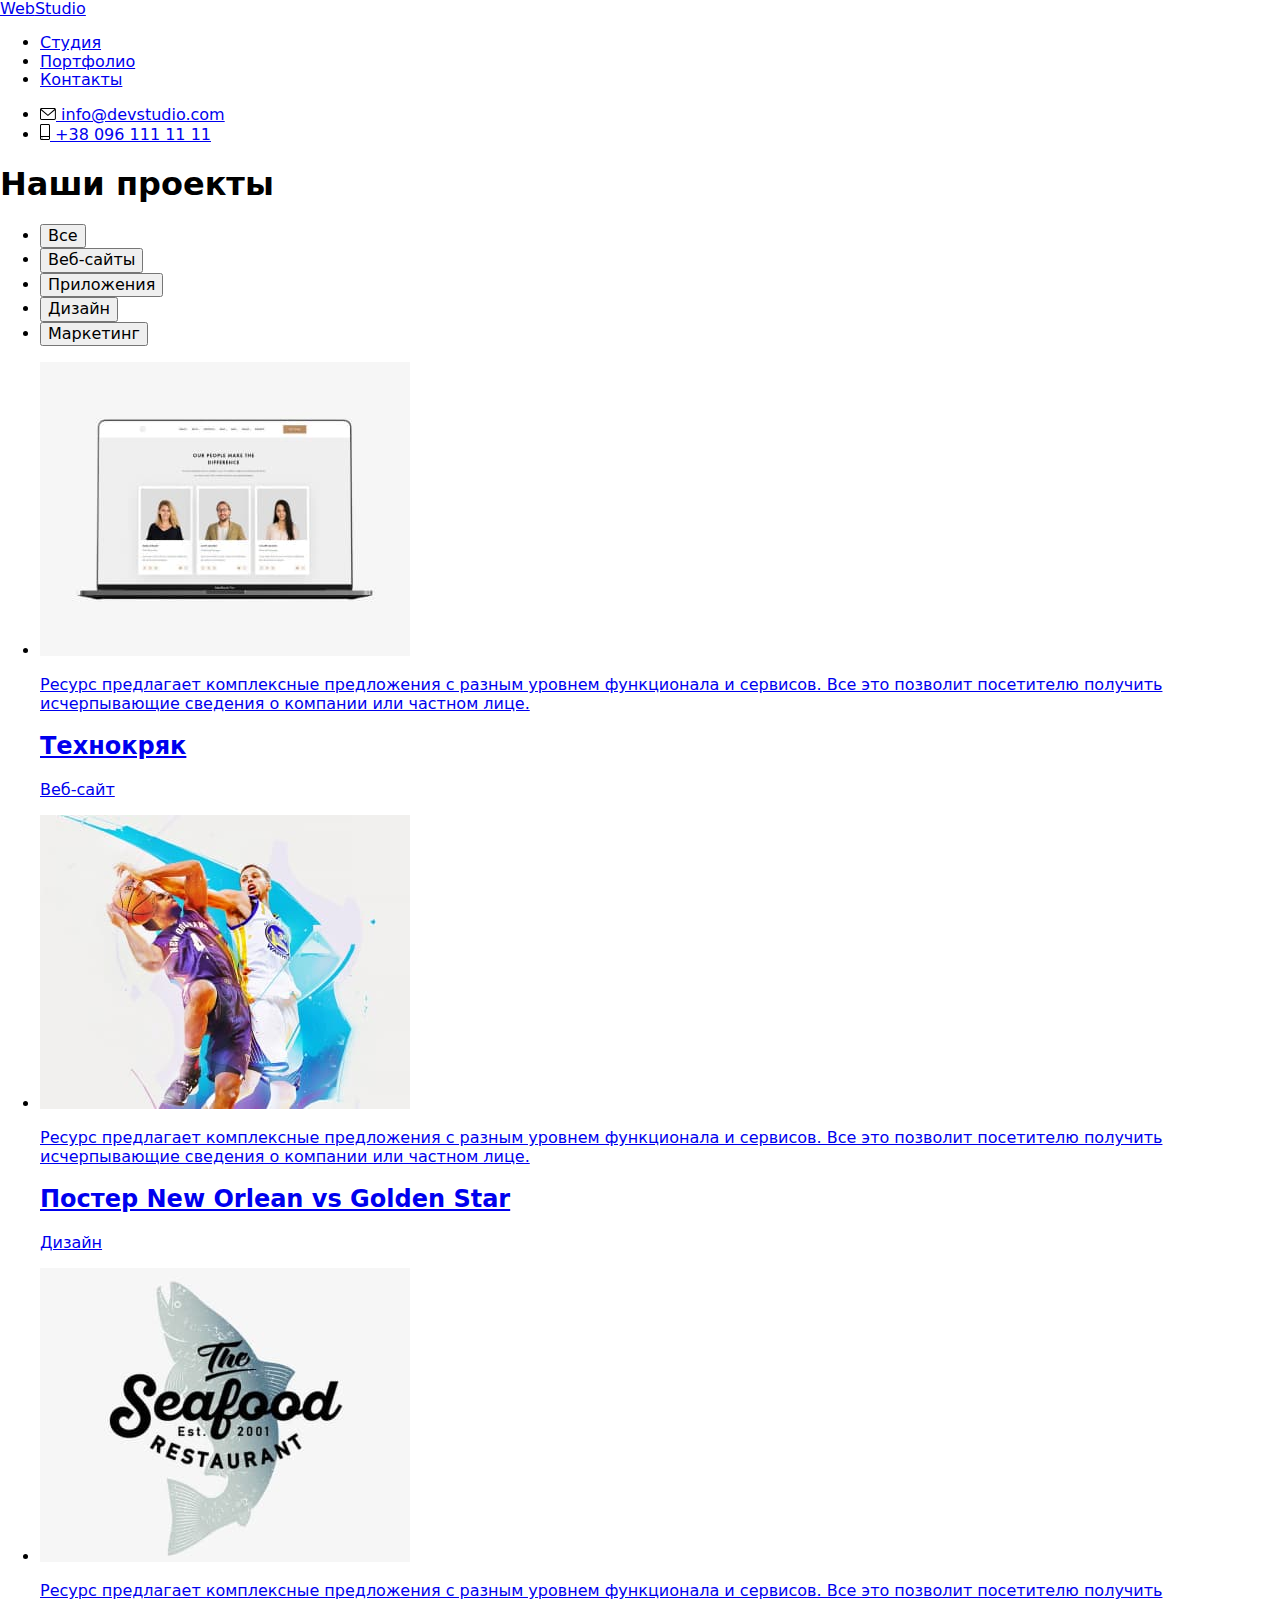
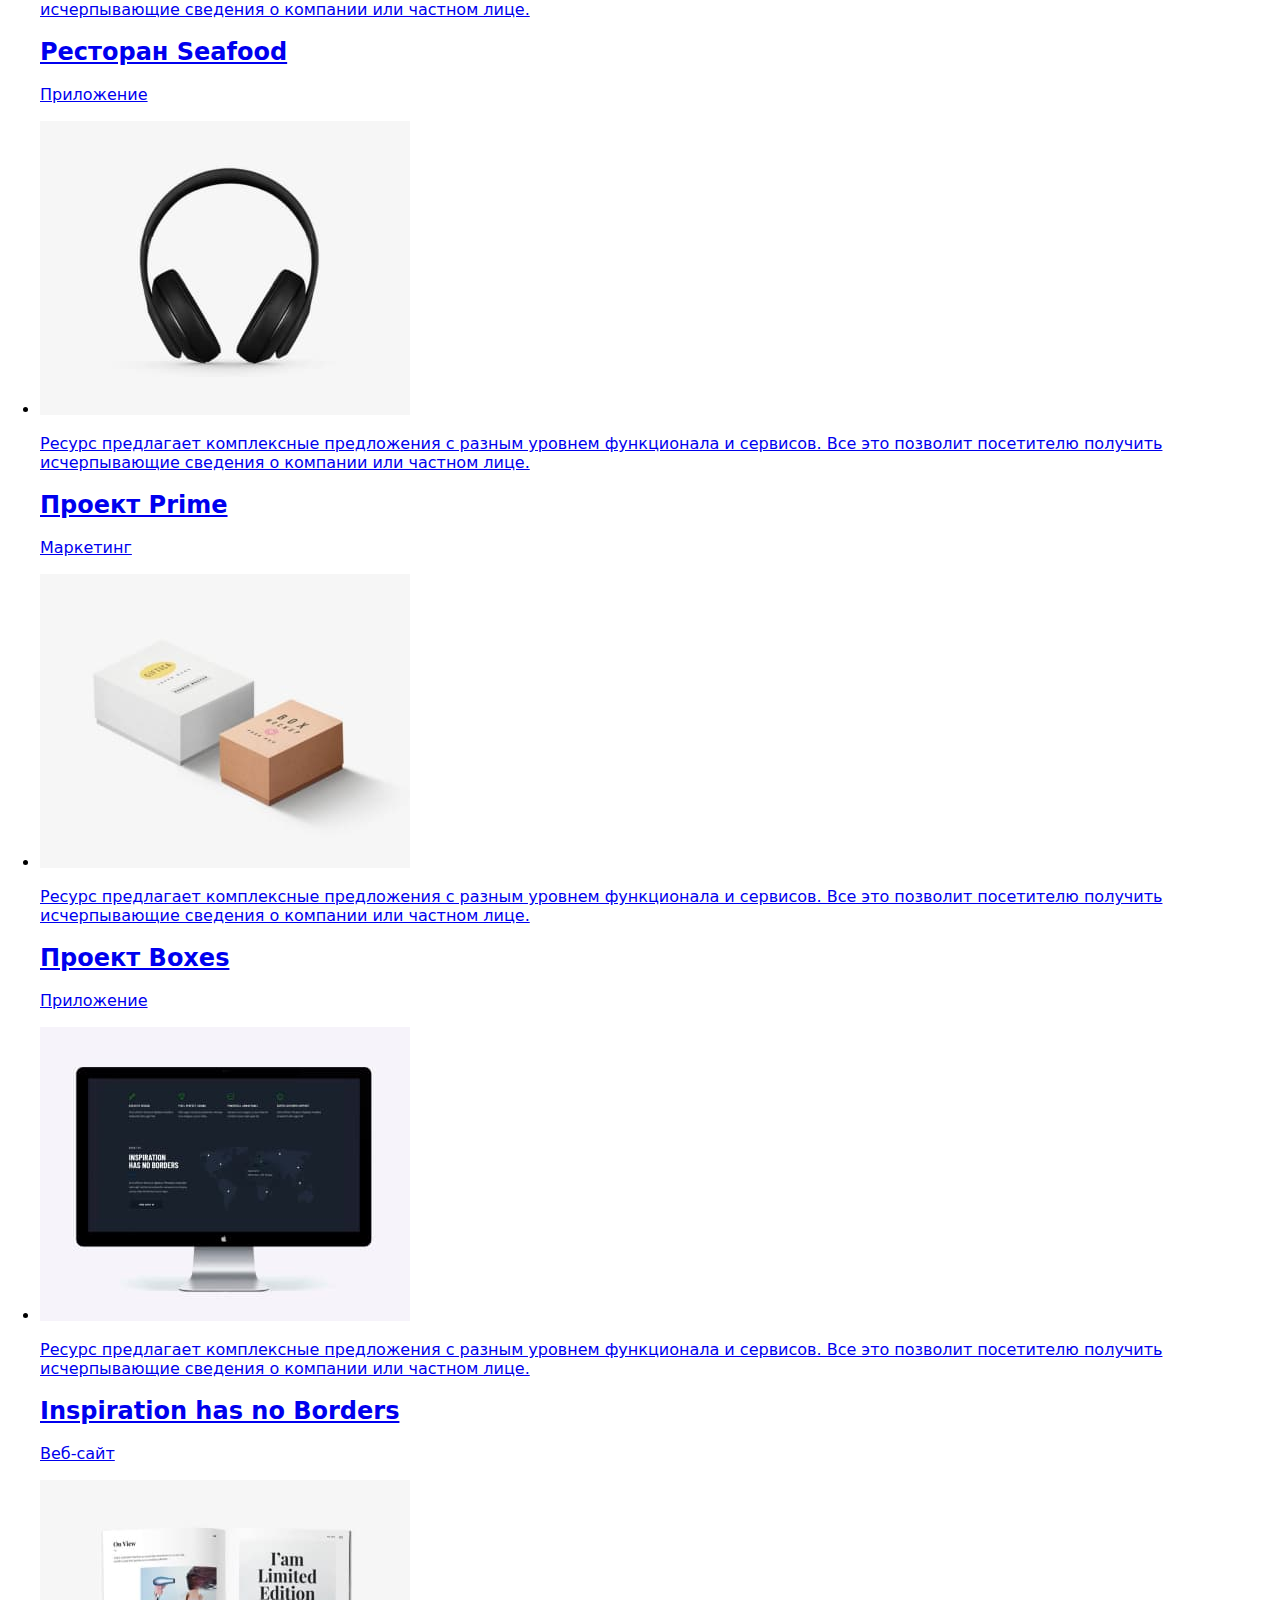
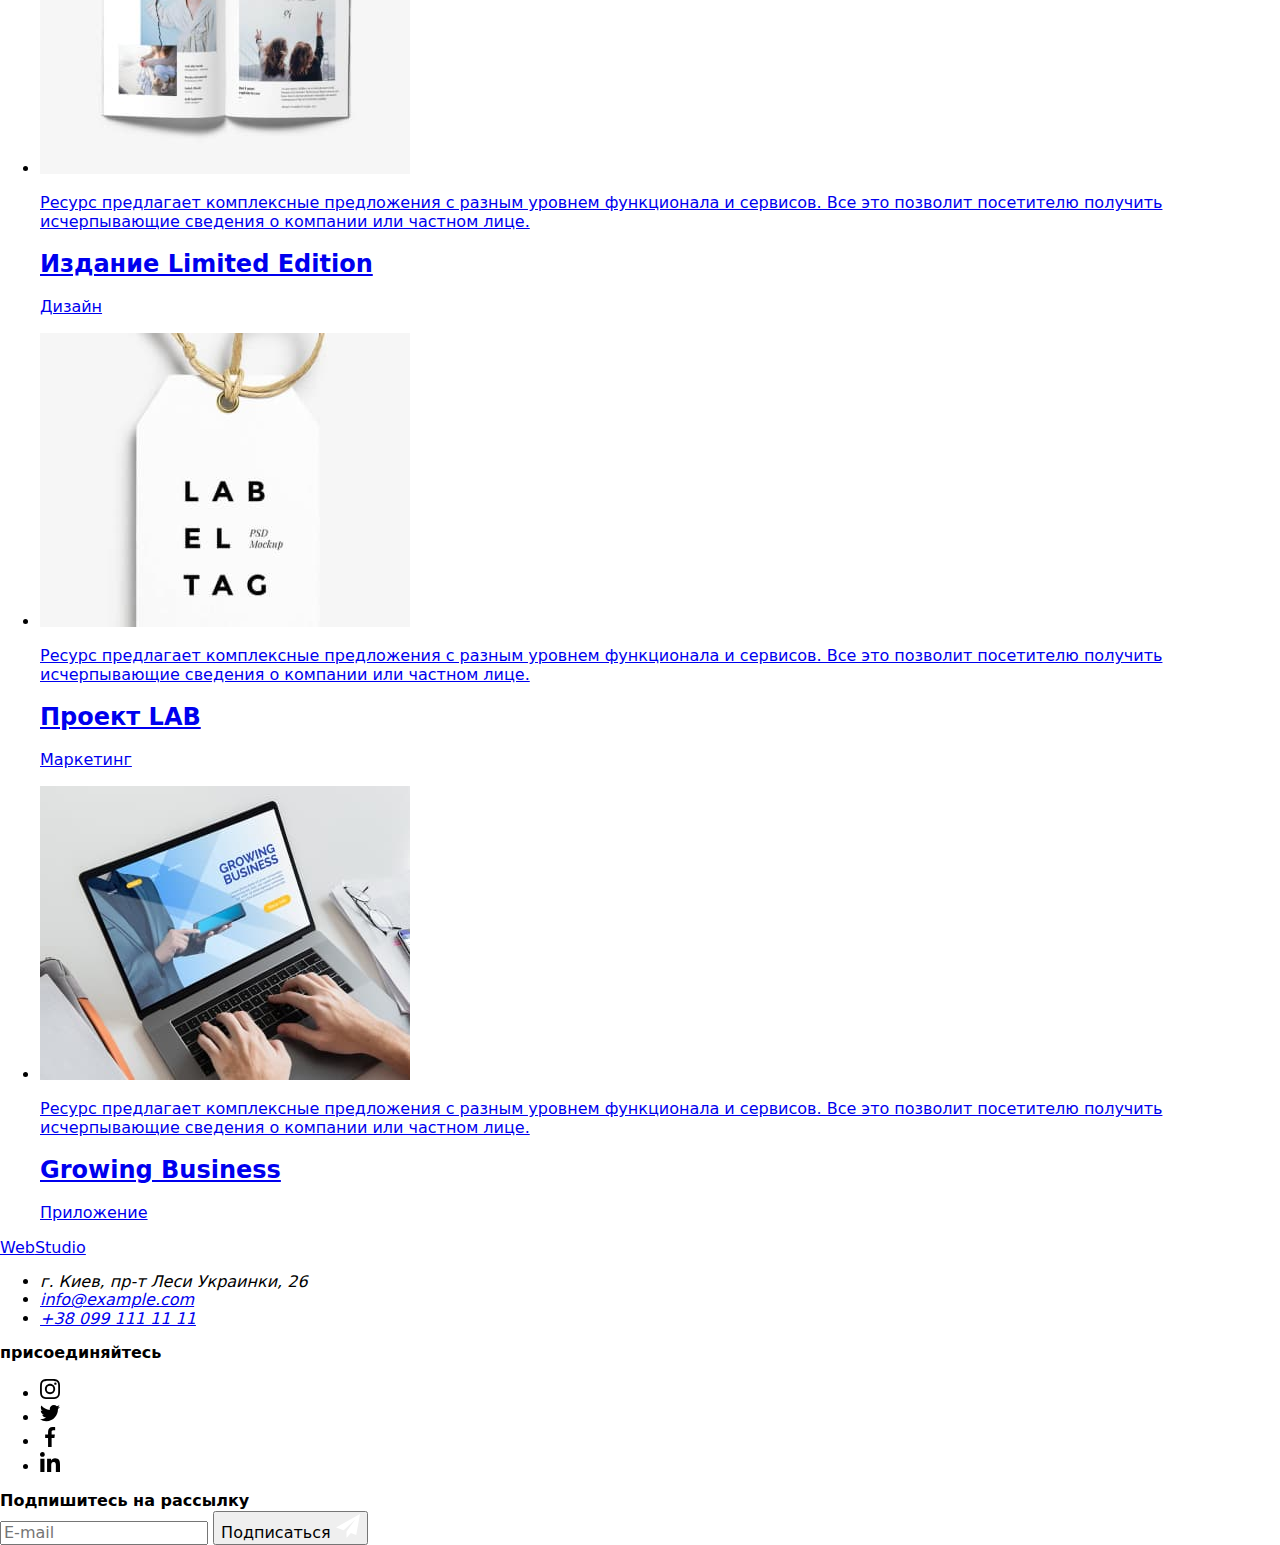
==== commit d2e9ee85: "css to scss" ====
--- a/portfolio.html
+++ b/portfolio.html
@@ -10,7 +10,7 @@
     <link href="https://fonts.googleapis.com/css2?family=Raleway:wght@700&family=Roboto:wght@400;500;700;900&display=swap"
         rel="stylesheet">
     <link rel="stylesheet" href="https://cdnjs.cloudflare.com/ajax/libs/modern-normalize/1.1.0/modern-normalize.min.css">
-    <link rel="stylesheet" href="./css/styles.css"/>
+    <link rel="stylesheet" href="./dist/css/main.min.css">
 </head>
 <body>
     <header class="header">
@@ -42,143 +42,143 @@
         </div>
     </header>
     <main>
-        <section class="section">
+        <section class="section portfolio">
             <div class="container">
                 <h1 class="visually-hidden">Наши проекты</h1>
                 <!-- Фільтр -->
-                <ul class="filter">
-                    <li><button type="button" class="button-filter">Все</button></li>
-                    <li><button type="button" class="button-filter">Веб-сайты</button></li>
-                    <li><button type="button" class="button-filter">Приложения</button></li>
-                    <li><button type="button" class="button-filter">Дизайн</button></li>
-                    <li><button type="button" class="button-filter">Маркетинг</button></li>
+                <ul class="portfolio__filter">
+                    <li class="portfolio__filter-item"><button type="button" class="portfolio__filter-button">Все</button></li>
+                    <li class="portfolio__filter-item"><button type="button" class="portfolio__filter-button">Веб-сайты</button></li>
+                    <li class="portfolio__filter-item"><button type="button" class="portfolio__filter-button">Приложения</button></li>
+                    <li class="portfolio__filter-item"><button type="button" class="portfolio__filter-button">Дизайн</button></li>
+                    <li class="portfolio__filter-item"><button type="button" class="portfolio__filter-button">Маркетинг</button></li>
                 </ul>                
                 <!-- Елементи фільтру -->
-                <ul class="project-items">
-                    <li>
-                        <a href="#" class="project-link">
-                            <div class="project-img">
+                <ul class="portfolio__list">
+                    <li class="project">
+                        <a href="#" class="project__link">
+                            <div class="project__overlay">
                                 <img src="./img/2-1.jpg" alt="Веб-сайт Технокряк" width="370">
-                                <p class="project-overlay">
-                                    Ресурс предлагает комплексные предложения с разным уровнем функционала и сервисов. Все это позволит посетителю получить исчерпывающие сведения о компании или частном лице.
-                                </p>
-                            </div>
-                            <div class="project-link-container">
-                                <h2 class="project-title">Технокряк</h2>
-                                <p class="project-text">Веб-сайт</p>
-                            </div>
-                        </a>
-                    </li>
-                    <li>
-                        <a href="#" class="project-link">
-                            <div class="project-img">
+                                <p class="project__overlay-text">
+                                    Ресурс предлагает комплексные предложения с разным уровнем функционала и сервисов. Все это позволит посетителю получить исчерпывающие сведения о компании или частном лице.
+                                </p>
+                            </div>
+                            <div class="project__container">
+                                <h2 class="project__title">Технокряк</h2>
+                                <p class="project__text">Веб-сайт</p>
+                            </div>
+                        </a>
+                    </li>
+                    <li class="project">
+                        <a href="#" class="project__link">
+                            <div class="project__overlay">
                                 <img src="./img/2-2.jpg" alt="Постер с баскетболистами" width="370">
-                                <p class="project-overlay">
-                                    Ресурс предлагает комплексные предложения с разным уровнем функционала и сервисов. Все это позволит посетителю получить исчерпывающие сведения о компании или частном лице.
-                                </p>
-                            </div>                            
-                            <div class="project-link-container">
-                                <h2 class="project-title">Постер New Orlean vs Golden Star</h2>
-                                <p class="project-text">Дизайн</p>
-                            </div>
-                        </a>
-                    </li>
-                    <li>
-                        <a href="#" class="project-link">
-                            <div class="project-img">
+                                <p class="project__overlay-text">
+                                    Ресурс предлагает комплексные предложения с разным уровнем функционала и сервисов. Все это позволит посетителю получить исчерпывающие сведения о компании или частном лице.
+                                </p>
+                            </div>                            
+                            <div class="project__container">
+                                <h2 class="project__title">Постер New Orlean vs Golden Star</h2>
+                                <p class="project__text">Дизайн</p>
+                            </div>
+                        </a>
+                    </li>
+                    <li class="project">
+                        <a href="#" class="project__link">
+                            <div class="project__overlay">
                                 <img src="./img/2-3.jpg" alt="Эмблема ресторана Seafood" width="370">
-                                <p class="project-overlay">
-                                    Ресурс предлагает комплексные предложения с разным уровнем функционала и сервисов. Все это позволит посетителю получить исчерпывающие сведения о компании или частном лице.
-                                </p>
-                            </div>                            
-                            <div class="project-link-container">
-                                <h2 class="project-title">Ресторан Seafood</h2>
-                                <p class="project-text">Приложение</p>
-                            </div>
-                        </a>
-                    </li>
-                    <li>
-                        <a href="#" class="project-link">
-                            <div class="project-img">
+                                <p class="project__overlay-text">
+                                    Ресурс предлагает комплексные предложения с разным уровнем функционала и сервисов. Все это позволит посетителю получить исчерпывающие сведения о компании или частном лице.
+                                </p>
+                            </div>                            
+                            <div class="project__container">
+                                <h2 class="project__title">Ресторан Seafood</h2>
+                                <p class="project__text">Приложение</p>
+                            </div>
+                        </a>
+                    </li>
+                    <li class="project">
+                        <a href="#" class="project__link">
+                            <div class="project__overlay">
                                 <img src="./img/2-4.jpg" alt="Наушники" width="370">
-                                <p class="project-overlay">
-                                    Ресурс предлагает комплексные предложения с разным уровнем функционала и сервисов. Все это позволит посетителю получить исчерпывающие сведения о компании или частном лице.
-                                </p>
-                            </div>                            
-                            <div class="project-link-container">
-                                <h2 class="project-title">Проект Prime</h2>
-                                <p class="project-text">Маркетинг</p>
-                            </div>
-                        </a>
-                    </li>
-                    <li>
-                        <a href="#" class="project-link">
-                            <div class="project-img">
+                                <p class="project__overlay-text">
+                                    Ресурс предлагает комплексные предложения с разным уровнем функционала и сервисов. Все это позволит посетителю получить исчерпывающие сведения о компании или частном лице.
+                                </p>
+                            </div>                            
+                            <div class="project__container">
+                                <h2 class="project__title">Проект Prime</h2>
+                                <p class="project__text">Маркетинг</p>
+                            </div>
+                        </a>
+                    </li>
+                    <li class="project">
+                        <a href="#" class="project__link">
+                            <div class="project__overlay">
                                 <img src="./img/2-5.jpg" alt="Две коробки" width="370">
-                                <p class="project-overlay">
+                                <p class="project__overlay-text">
                                     Ресурс предлагает комплексные предложения с разным уровнем функционала и сервисов. Все это позволит посетителю получить исчерпывающие сведения о компании или частном лице.
                                 </p>
                             </div>                           
-                            <div class="project-link-container">
-                                <h2 class="project-title">Проект Boxes</h2>
-                                <p class="project-text">Приложение</p>
-                            </div>
-                        </a>
-                    </li>
-                    <li>
-                        <a href="#" class="project-link">
-                            <div class="project-img">
+                            <div class="project__container">
+                                <h2 class="project__title">Проект Boxes</h2>
+                                <p class="project__text">Приложение</p>
+                            </div>
+                        </a>
+                    </li>
+                    <li class="project">
+                        <a href="#" class="project__link">
+                            <div class="project__overlay">
                                 <img src="./img/2-6.jpg" alt="Монитор" width="370">
-                                <p class="project-overlay">
+                                <p class="project__overlay-text">
                                     Ресурс предлагает комплексные предложения с разным уровнем функционала и сервисов. Все это позволит посетителю получить исчерпывающие сведения о компании или частном лице.
                                 </p>
                             </div>
                             
-                            <div class="project-link-container">
-                                <h2 class="project-title">Inspiration has no Borders</h2>
-                                <p class="project-text">Веб-сайт</p>
-                            </div>
-                        </a>
-                    </li>
-                    <li>
-                        <a href="#" class="project-link">
-                            <div class="project-img">
+                            <div class="project__container">
+                                <h2 class="project__title">Inspiration has no Borders</h2>
+                                <p class="project__text">Веб-сайт</p>
+                            </div>
+                        </a>
+                    </li>
+                    <li class="project">
+                        <a href="#" class="project__link">
+                            <div class="project__overlay">
                                 <img src="./img/2-7.jpg" alt="Журнал" width="370">
-                                <p class="project-overlay">
-                                    Ресурс предлагает комплексные предложения с разным уровнем функционала и сервисов. Все это позволит посетителю получить исчерпывающие сведения о компании или частном лице.
-                                </p>
-                            </div>                            
-                            <div class="project-link-container">
-                                <h2 class="project-title">Издание Limited Edition</h2>
-                                <p class="project-text">Дизайн</p>
-                            </div>
-                        </a>
-                    </li>
-                    <li>
-                        <a href="#" class="project-link">
-                            <div class="project-img">
+                                <p class="project__overlay-text">
+                                    Ресурс предлагает комплексные предложения с разным уровнем функционала и сервисов. Все это позволит посетителю получить исчерпывающие сведения о компании или частном лице.
+                                </p>
+                            </div>                            
+                            <div class="project__container">
+                                <h2 class="project__title">Издание Limited Edition</h2>
+                                <p class="project__text">Дизайн</p>
+                            </div>
+                        </a>
+                    </li>
+                    <li class="project">
+                        <a href="#" class="project__link">
+                            <div class="project__overlay">
                                 <img src="./img/2-8.jpg" alt="Этикетка" width="370">
-                                <p class="project-overlay">
-                                    Ресурс предлагает комплексные предложения с разным уровнем функционала и сервисов. Все это позволит посетителю получить исчерпывающие сведения о компании или частном лице.
-                                </p>
-                            </div>                            
-                            <div class="project-link-container">
-                                <h2 class="project-title">Проект LAB</h2>
-                                <p class="project-text">Маркетинг</p>
-                            </div>
-                        </a>
-                    </li>
-                    <li>
-                        <a href="#" class="project-link">
-                            <div class="project-img">
+                                <p class="project__overlay-text">
+                                    Ресурс предлагает комплексные предложения с разным уровнем функционала и сервисов. Все это позволит посетителю получить исчерпывающие сведения о компании или частном лице.
+                                </p>
+                            </div>                            
+                            <div class="project__container">
+                                <h2 class="project__title">Проект LAB</h2>
+                                <p class="project__text">Маркетинг</p>
+                            </div>
+                        </a>
+                    </li>
+                    <li class="project">
+                        <a href="#" class="project__link">
+                            <div class="project__overlay">
                                 <img src="./img/2-9.jpg" alt="Ноутбук" width="370">
-                                <p class="project-overlay">
-                                    Ресурс предлагает комплексные предложения с разным уровнем функционала и сервисов. Все это позволит посетителю получить исчерпывающие сведения о компании или частном лице.
-                                </p>
-                            </div>                            
-                            <div class="project-link-container">
-                                <h2 class="project-title">Growing Business</h2>
-                                <p class="project-text">Приложение</p>
+                                <p class="project__overlay-text">
+                                    Ресурс предлагает комплексные предложения с разным уровнем функционала и сервисов. Все это позволит посетителю получить исчерпывающие сведения о компании или частном лице.
+                                </p>
+                            </div>                            
+                            <div class="project__container">
+                                <h2 class="project__title">Growing Business</h2>
+                                <p class="project__text">Приложение</p>
                             </div>
                         </a>
                     </li>
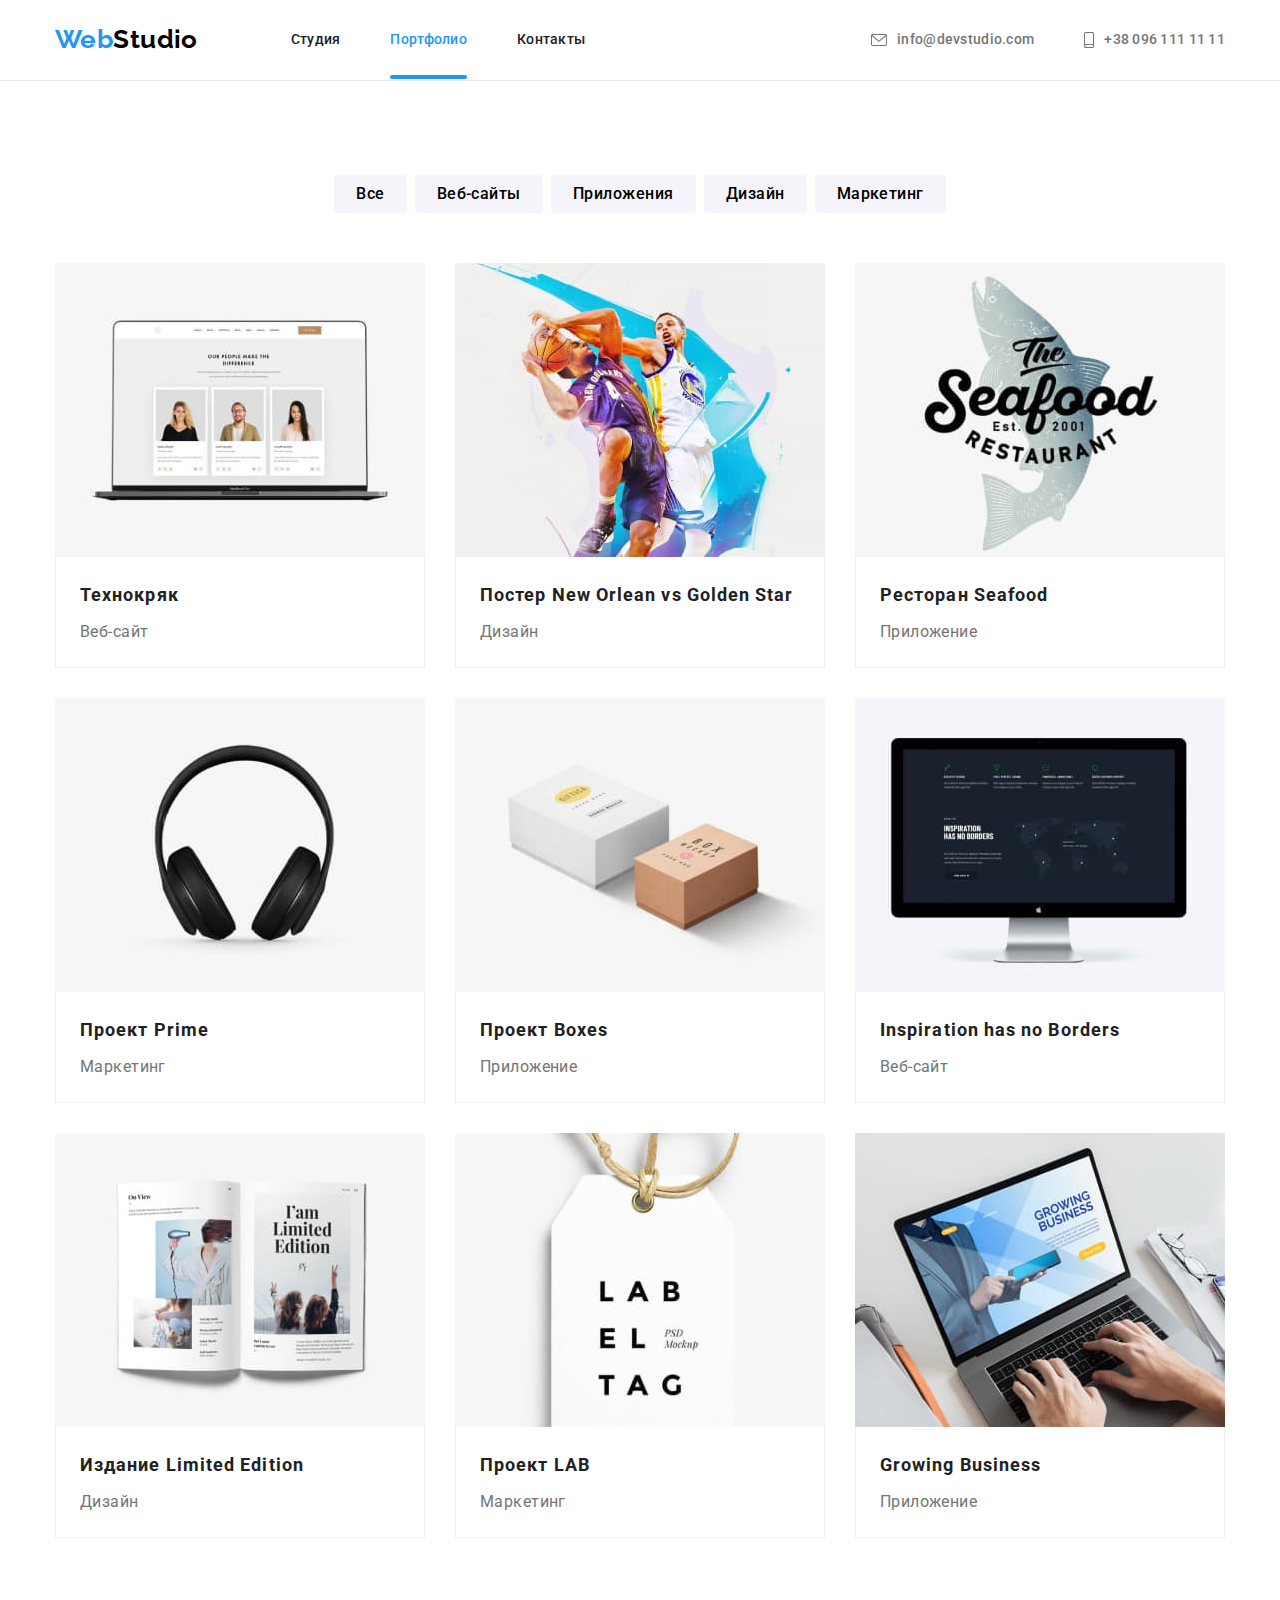
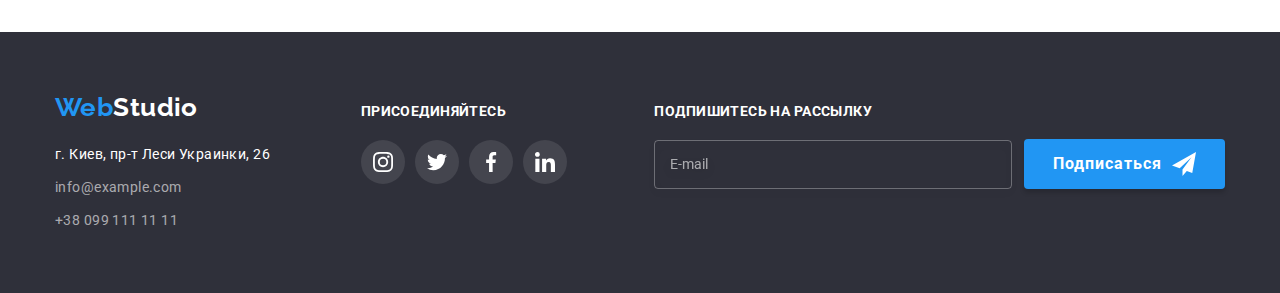
==== commit 2b05df85: "dist css to css" ====
--- a/portfolio.html
+++ b/portfolio.html
@@ -10,7 +10,7 @@
     <link href="https://fonts.googleapis.com/css2?family=Raleway:wght@700&family=Roboto:wght@400;500;700;900&display=swap"
         rel="stylesheet">
     <link rel="stylesheet" href="https://cdnjs.cloudflare.com/ajax/libs/modern-normalize/1.1.0/modern-normalize.min.css">
-    <link rel="stylesheet" href="./dist/css/main.min.css">
+    <link rel="stylesheet" href="./css/main.min.css">
 </head>
 <body>
     <header class="header">
--- a/css/main.min.css
+++ b/css/main.min.css
@@ -0,0 +1 @@
+:root{--primary-text-color: #212121;--secondary-text-color: #757575;--primary-white-color: #FFFFFF;--accent-colour: #2196F3;--footer-gray: rgba(255, 255, 255, 0.6);--main-background: #FFFFFF;--secondary-background: #2F303A;--alternative-background: #F5F4FA;--logo-black: #000000;--cubic-bezier-stand: cubic-bezier(0.4, 0, 0.2, 1)}.checkbox,.modal__button-close,.clients__link,.feature__box{display:flex;align-items:center;justify-content:center}.contacts__link,.nav__list,.header-box{display:flex;align-items:center}.visually-hidden{position:absolute;width:1px;height:1px;margin:-1px;border:0;padding:0;white-space:nowrap;-webkit-clip-path:inset(100%);clip-path:inset(100%);clip:rect(0 0 0 0);overflow:hidden}ul{list-style:none;margin:0;padding-left:0}h1,h2,h3,h4,h5,p{margin:0}a{text-decoration:none}img{display:block;max-width:100%;height:auto}body{font-family:"Roboto",sans-serif;letter-spacing:.03em;font-size:14px;color:var(--primary-text-color);background-color:var(--main-background)}.container{width:1200px;padding-left:15px;padding-right:15px;margin-left:auto;margin-right:auto}.section{padding-top:94px;padding-bottom:94px}.logo{font-family:"Raleway",sans-serif;font-weight:700;font-size:26px;line-height:1.19;padding-top:24px;padding-bottom:25px;margin-right:93px}.logo--black{color:var(--logo-black)}.logo--white{color:var(--primary-white-color)}.logo__accent{color:var(--accent-colour)}.button{font-weight:700;font-size:16px;line-height:1.88;letter-spacing:.06em;border:0;border-radius:4px;display:inline-block;color:var(--primary-white-color);background-color:var(--accent-colour);box-shadow:0px 4px 4px rgba(0,0,0,.15);cursor:pointer;font-family:inherit;font-style:inherit;transition:background-color 250ms var(--cubic-bezier-stand)}.secondary-title{font-size:36px;line-height:1.17;text-align:center;margin-bottom:50px}.social-links{display:flex}.social-links__item{width:44px;height:44px}.social-links__item:not(:last-child){margin-right:10px}.social-links__link{display:flex;align-items:center;justify-content:center;width:100%;height:100%;border-radius:50%}.header{border-bottom:1px solid #ececec}.nav{display:flex}.nav__item:not(:last-child){margin-right:50px}.nav__link{font-weight:500;line-height:1.14;letter-spacing:.02em;color:var(--primary-text-color);padding-top:32px;padding-bottom:32px;position:relative;transition:color 250ms var(--cubic-bezier-stand)}.current::after{content:"";position:absolute;display:inline-block;width:100%;height:4px;border-radius:2px;background-color:var(--accent-colour);left:0;bottom:0}.nav__link.current{color:var(--accent-colour)}.nav__link:hover,.nav__link:focus,.contacts__link:hover,.contacts__link:focus{color:var(--accent-colour)}.contacts{display:flex;margin-left:auto}.contacts__item:not(:last-child){margin-right:50px}.contacts__link{font-weight:500;line-height:1.14;letter-spacing:.02em;color:var(--secondary-text-color);transition:color 250ms var(--cubic-bezier-stand)}.contacts__icon{margin-right:10px;fill:currentColor;transition:color 250ms var(--cubic-bezier-stand)}.contacts__icon:hover{fill:var(--accent-colour)}.hero{text-align:center;padding:200px 0;background-color:var(--secondary-background)}.overlay{height:600px;max-width:1600px;margin-left:auto;margin-right:auto;background-size:cover;background-repeat:no-repeat;background-position:center;background-image:linear-gradient(to right, rgba(47, 48, 58, 0.4), rgba(47, 48, 58, 0.4)),url(../../img/Img-bg.jpg)}.hero__title{width:700px;margin-left:auto;margin-right:auto;margin-bottom:30px;font-weight:900;font-size:44px;line-height:1.36;text-align:center;letter-spacing:.06em;text-transform:uppercase;color:var(--primary-white-color)}.hero__button{padding:10px 32px}.hero__button:hover{background-color:#188ce8}.feature__list{display:flex}.feature__item:not(:last-child){margin-right:30px}.feature__item{width:270px}.feature__title{font-size:14px;line-height:1.14;text-transform:uppercase;margin-bottom:10px}.feature__text{line-height:1.71;color:var(--secondary-text-color)}.feature__box{width:270px;height:120px;background-color:var(--alternative-background);border-radius:4px;margin-bottom:30px}.works{padding-top:0}.works__list{display:flex;justify-content:space-between}.works__item{position:relative}.work__description{position:absolute;left:0;bottom:0;display:flex;justify-content:center;align-items:center;width:100%;height:70px;color:var(--primary-white-color);background-color:rgba(47,48,58,.8);text-transform:uppercase;font-weight:700}.team{font-size:16px;line-height:1.19;background-color:var(--alternative-background)}.team__list{display:flex;justify-content:space-between}.team__social-links{margin-right:32px;margin-left:32px;margin-bottom:30px}.team__social-link{fill:#afb1b8;transition:background-color 250ms var(--cubic-bezier-stand),fill 250ms var(--cubic-bezier-stand)}.team__social-link:hover,.team__social-link:focus{fill:var(--main-background);background-color:var(--accent-colour)}.team-card{background-color:var(--main-background);text-align:center;box-shadow:0px 1px 3px rgba(0,0,0,.12),0px 1px 1px rgba(0,0,0,.14),0px 2px 1px rgba(0,0,0,.2);border-radius:0px 0px 4px 4px}.team-card__img{margin-bottom:30px}.team-card__title{font-weight:500;margin-bottom:10px;font-size:16px}.team-card__text{color:var(--secondary-text-color);margin-bottom:16px}.clients{fill:#afb1b8;display:flex;justify-content:space-between}.clients__item{width:170px;height:92px}.clients__link{width:100%;height:100%;border:1px solid #afb1b8;border-radius:4px;transition:border 250ms var(--cubic-bezier-stand),fill 250ms var(--cubic-bezier-stand)}.clients__link:hover,.clients__link:focus{fill:var(--accent-colour);border:1px solid var(--accent-colour)}.footer{background-color:var(--secondary-background);padding:60px 0}.footer__box{display:flex;align-items:baseline;justify-content:space-between}.footer__contacts{margin-right:70px}.address{line-height:1.71;font-style:normal;margin-top:20px;color:var(--primary-white-color)}.address__link{color:var(--footer-gray);margin-top:9px;display:inline-block;transition:color 250ms var(--cubic-bezier-stand)}.address__link:hover,.address__link:focus{color:var(--accent-colour)}.footer__soc-box{margin-right:auto}.footer__strong{line-height:1.14;text-transform:uppercase;color:var(--primary-white-color)}.footer-social{margin-top:20px}.footer-social__item{fill:var(--primary-white-color)}.footer-social__link{background-color:rgba(255,255,255,.1);transition:background-color 250ms var(--cubic-bezier-stand)}.footer-social__link:hover,.footer-social__link:focus{background-color:var(--accent-colour)}.subscr-form{display:flex;justify-content:flex-end;align-items:flex-end}.subscr-form__input{width:358px;padding:15px;margin-right:12px;line-height:1.25;color:var(--primary-white-color);border:1px solid rgba(255,255,255,.3);border-radius:4px;filter:drop-shadow(0px 4px 4px rgba(0, 0, 0, 0.15));background-color:rgba(0,0,0,0);margin-top:20px}.subscr-form__input::-moz-placeholder{color:rgba(255,255,255,.6)}.subscr-form__input:-ms-input-placeholder{color:rgba(255,255,255,.6)}.subscr-form__input::placeholder{color:rgba(255,255,255,.6)}.subscr-form__button{padding:10px 29px;display:flex;justify-content:center;align-items:center}.subscr-form__button:hover{background-color:#188ce8}.subscr-form__svg{margin-left:10px}.backdrop{position:fixed;top:0;left:0;width:100%;height:100%;background-color:rgba(0,0,0,.2);opacity:1;transition:opacity 250ms linear}.backdrop.is-hidden{opacity:0;pointer-events:none;visibility:hidden}.backdrop.is-hidden .modal{transform:translate(-50%, -50%) scale(0.5)}.modal{position:absolute;top:50%;left:50%;width:528px;min-height:581px;padding:40px;background-color:#fff;box-shadow:0px 1px 3px rgba(0,0,0,.12),0px 1px 1px rgba(0,0,0,.14),0px 2px 1px rgba(0,0,0,.2);border-radius:4px;transform:translate(-50%, -50%) scale(1);transition:transform 250ms cubic-bezier(0.23, 0.79, 0.83, 0.67)}.modal__button-close{position:absolute;top:8px;right:8px;cursor:pointer;padding:0;width:30px;height:30px;border:1px solid rgba(0,0,0,.1);border-radius:50%;background-color:var(--main-background);fill:var(--logo-black);transition:fill 250ms var(--cubic-bezier-stand)}.modal__button-close:hover,.modal__button-close:focus{fill:var(--accent-colour)}.modal__title{text-align:center;font-size:20px;font-weight:700;margin-bottom:12px}.client-form__label{display:block;position:relative;margin-bottom:10px;font-size:12px;line-height:1.17;letter-spacing:.01em;color:var(--secondary-text-color)}.client-form__input{margin-top:4px;font-style:inherit;padding:11px 11px 11px 42px;border:1px solid rgba(33,33,33,.2);border-radius:4px;width:100%;color:var(--primary-text-color);transition:border-color 250ms var(--cubic-bezier-stand)}.client-form__input:hover,.client-form__input:focus{border-color:var(--accent-colour)}.client-form__input:focus+.client-form__svg,.client-form__input:hover+.client-form__svg{fill:var(--accent-colour)}.client-form__svg{position:absolute;left:12px;bottom:11px;transition:fill 250ms var(--cubic-bezier-stand)}.modal-coment{margin-bottom:20px}.modal-coment__textarea{padding:12px 16px;font-style:inherit;border:1px solid rgba(33,33,33,.2);border-radius:4px;width:100%;height:120px;resize:none;color:var(--primary-text-color);transition:border-color 250ms var(--cubic-bezier-stand)}.modal-coment__textarea::-moz-placeholder{color:rgba(117,117,117,.5)}.modal-coment__textarea:-ms-input-placeholder{color:rgba(117,117,117,.5)}.modal-coment__textarea::placeholder{color:rgba(117,117,117,.5)}.checkbox{line-height:1.71;color:var(--secondary-text-color)}.checkbox__input{left:54px;position:absolute;width:1px;height:1px;margin:-1px;border:0;padding:0;white-space:nowrap;-webkit-clip-path:inset(100%);clip-path:inset(100%);clip:rect(0 0 0 0);overflow:hidden}.checkbox__svg{position:absolute;left:54px;width:16px;height:15px;background-image:url(../../img/uncheck.svg)}.checkbox__input:checked+.checkbox__svg{background-image:url(../../img/check.svg);opacity:1}.checkbox__input:focus-visible+.checkbox__svg{background-image:url(../../img/uncheck-blue.svg)}.checkbox__input:checked:focus-visible+.checkbox__svg{background-image:url(../../img/check.svg)}.checkbox__text{margin-left:23px}.checkbox__link{text-decoration:underline;color:var(--accent-colour)}.button-modal{display:block;padding:10px 55px;margin-left:auto;margin-right:auto;margin-top:30px}.button-modal:hover{background-color:#188ce8}.portfolio__filter{display:flex;justify-content:center;margin-bottom:50px}.portfolio__filter-item:not(:last-child){margin-right:8px}.portfolio__filter-button{font-weight:500;font-size:16px;line-height:1.62;text-align:center;letter-spacing:.03em;background:var(--alternative-background);border:0;border-radius:4px;padding:6px 22px;display:inline-block;cursor:pointer;font-family:inherit;font-style:inherit;transition:box-shadow 250ms var(--cubic-bezier-stand),background-color 250ms var(--cubic-bezier-stand),color 250ms var(--cubic-bezier-stand)}.portfolio__filter-button:hover,.portfolio__filter-button:focus{color:var(--main-background);background-color:var(--accent-colour);box-shadow:0px 2px 2px 0px rgba(0,0,0,.1215686275);box-shadow:0px 1px 2px 0px rgba(0,0,0,.0784313725);box-shadow:0px 3px 1px 0px rgba(0,0,0,.1019607843)}.portfolio__list{display:flex;flex-wrap:wrap}.project{margin-right:30px;margin-bottom:30px;width:calc((100% - 60px)/3)}.project:nth-child(3n){margin-right:0px}.project:nth-last-child(-n+3){margin-bottom:0px}.project__link{display:block;transition:box-shadow 250ms var(--cubic-bezier-stand)}.project__link:hover,.project__link:focus{box-shadow:0px 4px 4px 0px rgba(0,0,0,.2509803922)}.project__container{border-left:1px solid #eee;border-bottom:1px solid #eee;border-right:1px solid #eee;padding:20px 24px}.project__title{font-size:18px;line-height:2;letter-spacing:.06em;color:var(--primary-text-color)}.project__text{margin-top:4px;font-size:16px;line-height:1.88;color:var(--secondary-text-color)}.project__overlay{position:relative;overflow:hidden}.project__overlay-text{position:absolute;bottom:0;left:0;width:100%;height:100%;transform:translateY(100%);transition:transform 250ms var(--cubic-bezier-stand);padding:63px 24px;font-size:18px;line-height:1.56;color:var(--primary-white-color)}.project__link:hover .project__overlay-text{transform:translateY(0)}.project__overlay::before{content:"";position:absolute;transform:translateY(100%);transition:transform 250ms var(--cubic-bezier-stand);bottom:0;left:0;width:100%;height:100%;background-color:rgba(33,150,243,.9)}.project__link:hover .project__overlay::before{transform:translateY(0)}/*# sourceMappingURL=main.min.css.map */